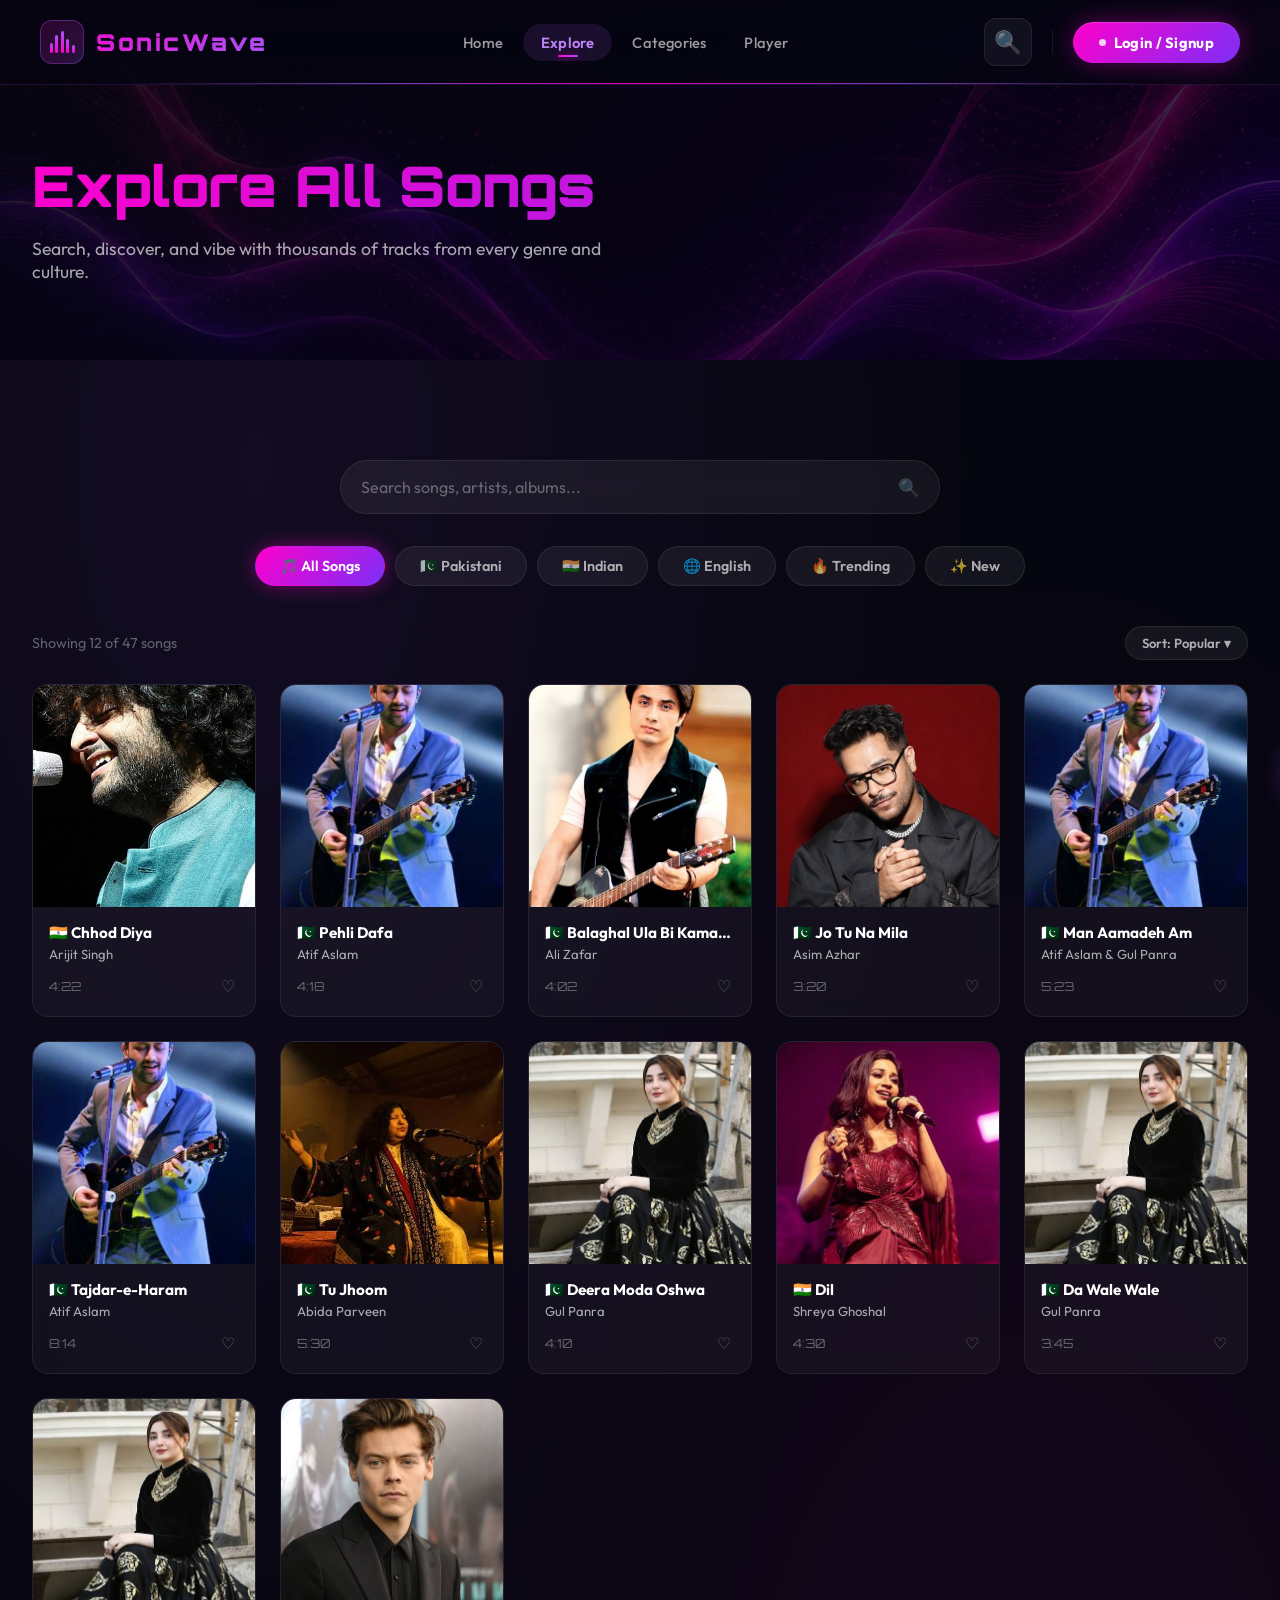
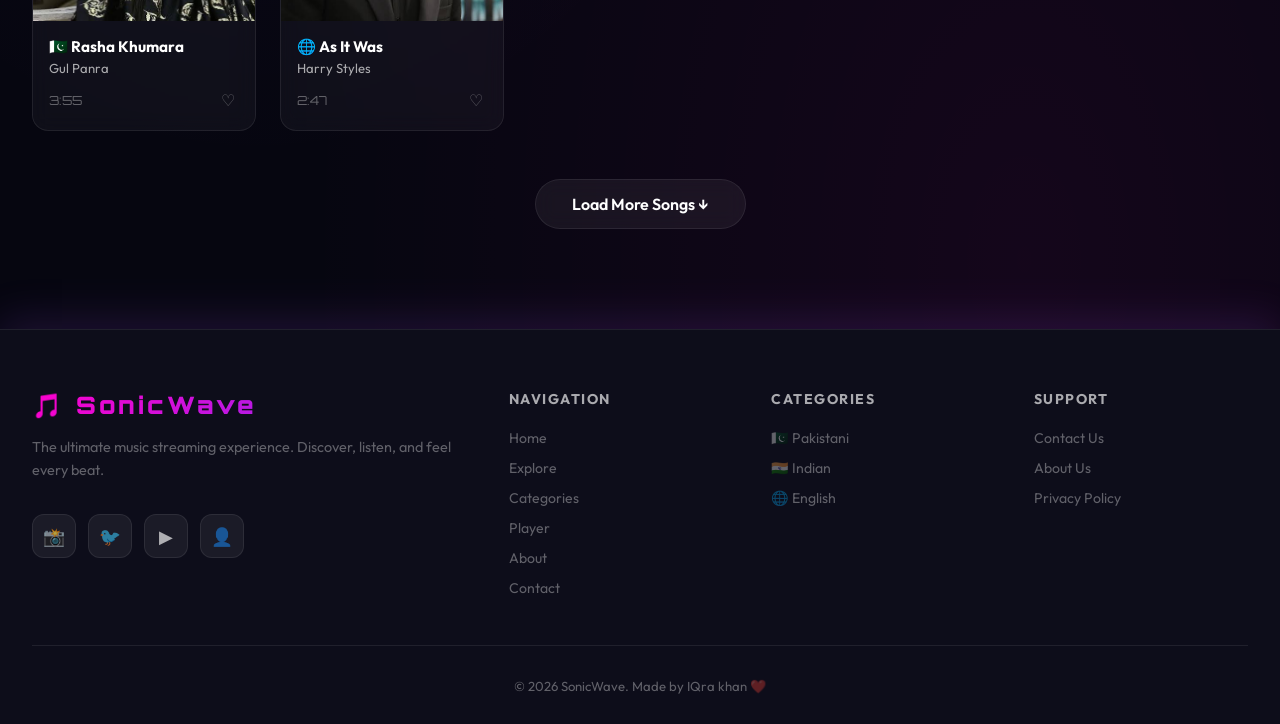
==== explore.html @ 138f88bc "Fresh clean deployment" ====
<!DOCTYPE html>
<html lang="en">
<head>
  <meta charset="UTF-8" />
  <meta name="viewport" content="width=device-width, initial-scale=1.0" />
  <meta name="description" content="Explore thousands of songs on SonicWave - Pakistani, Indian, and English music all in one place." />
  <title>Explore Songs | SonicWave</title>
  <link rel="stylesheet" href="css/style.css" />
  <link rel="icon" href="data:image/svg+xml,<svg xmlns=%22http://www.w3.org/2000/svg%22 viewBox=%220 0 100 100%22><text y=%22.9em%22 font-size=%2290%22>🎵</text></svg>" />
</head>
<body>

  <!-- ===== LOADING SCREEN ===== -->
  <div id="loading-screen">
    <div class="loader-logo">SONICWAVE</div>
    <div class="loader-bars">
      <div class="loader-bar"></div><div class="loader-bar"></div>
      <div class="loader-bar"></div><div class="loader-bar"></div>
      <div class="loader-bar"></div><div class="loader-bar"></div>
      <div class="loader-bar"></div>
    </div>
  </div>

  <!-- ==============================
       NAVBAR
  ================================= -->
  <nav class="navbar" id="mainNavbar">
    <div class="nav-inner">

      <!-- LOGO -->
      <a href="index.html" class="logo">
        <div class="logo-icon-wrap">
          <div class="logo-bars">
            <div class="logo-bar"></div>
            <div class="logo-bar"></div>
            <div class="logo-bar"></div>
            <div class="logo-bar"></div>
            <div class="logo-bar"></div>
          </div>
        </div>
        SonicWave
      </a>

      <!-- NAV LINKS -->
      <ul class="nav-links" id="mainNavLinks">
        <li><a href="index.html">Home</a></li>
        <li><a href="explore.html" class="active">Explore</a></li>
        <li><a href="categories.html">Categories</a></li>
        <li><a href="player.html">Player</a></li>
      </ul>

      <!-- RIGHT GROUP -->
      <div class="nav-right">
        <a href="explore.html" class="nav-search-btn" title="Search">🔍</a>
        <div class="nav-sep"></div>
        <a href="login.html" class="nav-cta">
          <span class="nav-cta-dot"></span>
          Login / Signup
        </a>
        <!-- Hamburger (mobile) -->
        <div class="hamburger" id="hamburgerBtn" onclick="toggleMobileNav()">
          <span></span><span></span><span></span>
        </div>
      </div>

    </div>
  </nav>

  <!-- ===== PAGE HERO ===== -->
  <section class="page-hero">
    <div class="page-hero-bg" style="background-image:url('images/banner.jpeg');"></div>
    <div class="page-hero-overlay"></div>
    <div class="page-hero-content">
      <h1>Explore All Songs</h1>
      <p>Search, discover, and vibe with thousands of tracks from every genre and culture.</p>
    </div>
  </section>

  <!-- ===== EXPLORE SECTION ===== -->
  <section class="section">
    <div class="section-inner">

      <!-- Search -->
      <div class="search-bar" style="margin-bottom:2rem;">
        <input type="text" id="searchInput" placeholder="Search songs, artists, albums..." />
        <span class="search-icon">🔍</span>
      </div>

      <!-- Filter Tabs -->
      <div class="filter-tabs" id="filterTabs">
        <button class="filter-tab active" data-filter="all">🎵 All Songs</button>
        <button class="filter-tab" data-filter="pakistani">🇵🇰 Pakistani</button>
        <button class="filter-tab" data-filter="indian">🇮🇳 Indian</button>
        <button class="filter-tab" data-filter="english">🌐 English</button>
        <button class="filter-tab" data-filter="trending">🔥 Trending</button>
        <button class="filter-tab" data-filter="new">✨ New</button>
      </div>

      <!-- Results Count -->
      <div style="display:flex;justify-content:space-between;align-items:center;margin-bottom:1.5rem;">
        <p style="color:var(--text-muted);font-size:0.9rem;" id="resultsCount">Showing all songs</p>
        <div style="display:flex;gap:10px;">
          <button class="filter-tab" id="sortBtn" style="padding:8px 16px;font-size:0.82rem;">Sort: Popular ▾</button>
        </div>
      </div>

      <!-- Songs Grid -->
      <div class="songs-grid" id="exploreSongs"></div>

      <!-- Load More -->
      <div style="text-align:center;margin-top:3rem;" id="loadMoreContainer">
        <button class="btn-secondary" id="loadMoreBtn">Load More Songs ↓</button>
      </div>
    </div>
  </section>

  <!-- ===== FOOTER ===== -->
  <footer>
    <div class="footer-inner">
      <div class="footer-grid">
        <div class="footer-brand">
          <div class="logo">🎵 SonicWave</div>
          <p>The ultimate music streaming experience. Discover, listen, and feel every beat.</p>
          <div class="social-links">
            <a href="#" class="social-link">📸</a>
            <a href="#" class="social-link">🐦</a>
            <a href="#" class="social-link">▶</a>
            <a href="#" class="social-link">👤</a>
          </div>
        </div>
        <div class="footer-col">
          <h4>Navigation</h4>
          <ul class="footer-links">
            <li><a href="index.html">Home</a></li>
            <li><a href="explore.html">Explore</a></li>
            <li><a href="categories.html">Categories</a></li>
            <li><a href="player.html">Player</a></li>
            <li><a href="about.html">About</a></li>
            <li><a href="contact.html">Contact</a></li>
          </ul>
        </div>
        <div class="footer-col">
          <h4>Categories</h4>
          <ul class="footer-links">
            <li><a href="categories.html#pakistani">🇵🇰 Pakistani</a></li>
            <li><a href="categories.html#indian">🇮🇳 Indian</a></li>
            <li><a href="categories.html#english">🌐 English</a></li>
          </ul>
        </div>
        <div class="footer-col">
          <h4>Support</h4>
          <ul class="footer-links">
            <li><a href="contact.html">Contact Us</a></li>
            <li><a href="contact.html">About Us</a></li>
            <li><a href="#">Privacy Policy</a></li>
          </ul>
        </div>
      </div>
      <div class="footer-bottom">
        <p>© 2026 SonicWave. Made by IQra khan ❤️</p>
      </div>
    </div>
  </footer>

  <!-- ===== PLAYER BAR ===== -->
  <div class="player-bar hidden" id="playerBar">
    <div class="player-track">
      <div class="player-thumb"><img src="images/singer/arijitsingh.jpg" alt="Track" id="barThumb" /></div>
      <div class="player-track-info">
        <h4 id="barTitle">Select a song</h4>
        <p id="barArtist">SonicWave</p>
      </div>
      <button class="player-heart" id="barHeart">♡</button>
    </div>
    <div class="player-controls">
      <button class="ctrl-btn" id="barShuffle">🔀</button>
      <button class="ctrl-btn" id="barPrev">⏮</button>
      <button class="play-pause-btn" id="barPlay">▶</button>
      <button class="ctrl-btn" id="barNext">⏭</button>
      <button class="ctrl-btn" id="barRepeat">🔁</button>
    </div>
    <div class="player-progress-area">
      <div class="progress-bar-container" id="barProgressContainer">
        <div class="progress-bar-fill" id="barProgress"></div>
      </div>
      <div class="progress-times">
        <span id="barCurrentTime">0:00</span>
        <span id="barDuration">0:00</span>
      </div>
    </div>
    <div class="player-volume">
      <button class="volume-btn" id="barVolume">🔊</button>
      <input type="range" class="volume-slider" id="volumeSlider" min="0" max="100" value="70" />
    </div>
  </div>

  <!-- ===== TOAST ===== -->
  <div class="toast" id="toast">
    <span class="toast-icon">🎵</span>
    <span id="toastMsg">Now Playing!</span>
  </div>

  <script src="js/script.js"></script>
</body>
</html>
---- css/style.css ----
/* ==========================================
   SONICWAVE - Premium Music Website CSS
   Dark Neon Cyberpunk Theme
   ========================================== */

@import url('https://fonts.googleapis.com/css2?family=Outfit:wght@300;400;500;600;700;800;900&family=Orbitron:wght@400;500;600;700;800;900&display=swap');

/* ========== CSS VARIABLES ========== */
:root {
  --bg-primary: #060610;
  --bg-secondary: #0d0d1a;
  --bg-card: rgba(255, 255, 255, 0.04);
  --bg-glass: rgba(255, 255, 255, 0.06);
  --neon-pink: #ff00cc;
  --neon-purple: #a855f7;
  --neon-blue: #3b82f6;
  --glow-pink: rgba(255, 0, 204, 0.4);
  --glow-purple: rgba(168, 85, 247, 0.4);
  --text-primary: #ffffff;
  --text-secondary: rgba(255, 255, 255, 0.65);
  --text-muted: rgba(255, 255, 255, 0.35);
  --border-glass: rgba(255, 255, 255, 0.08);
  --gradient-main: linear-gradient(135deg, #ff00cc, #7b2ff7);
  --gradient-bg: linear-gradient(135deg, #060610, #0d0028, #060610);
  --transition: all 0.3s cubic-bezier(0.4, 0, 0.2, 1);
  --nav-height: 72px;
}

/* ========== RESET & BASE ========== */
*, *::before, *::after {
  margin: 0;
  padding: 0;
  box-sizing: border-box;
}

html {
  scroll-behavior: smooth;
  font-size: 16px;
}

body {
  font-family: 'Outfit', sans-serif;
  background: var(--bg-primary);
  color: var(--text-primary);
  min-height: 100vh;
  overflow-x: hidden;
  background-image: 
    radial-gradient(ellipse at 20% 20%, rgba(168, 85, 247, 0.08) 0%, transparent 50%),
    radial-gradient(ellipse at 80% 80%, rgba(255, 0, 204, 0.06) 0%, transparent 50%);
}

a {
  text-decoration: none;
  color: inherit;
}

ul { list-style: none; }

img {
  max-width: 100%;
  display: block;
}

button {
  cursor: pointer;
  border: none;
  outline: none;
  font-family: 'Outfit', sans-serif;
}

/* ========== LOADING SCREEN ========== */
#loading-screen {
  position: fixed;
  inset: 0;
  background: var(--bg-primary);
  display: flex;
  flex-direction: column;
  align-items: center;
  justify-content: center;
  z-index: 9999;
  transition: opacity 0.6s ease, visibility 0.6s ease;
}

#loading-screen.hidden {
  opacity: 0;
  visibility: hidden;
}

.loader-logo {
  font-family: 'Orbitron', sans-serif;
  font-size: 2.5rem;
  font-weight: 900;
  background: var(--gradient-main);
  -webkit-background-clip: text;
  -webkit-text-fill-color: transparent;
  background-clip: text;
  letter-spacing: 4px;
  margin-bottom: 2rem;
  animation: pulse-glow 1.5s ease-in-out infinite;
}

.loader-bars {
  display: flex;
  gap: 6px;
  align-items: flex-end;
  height: 40px;
}

.loader-bar {
  width: 6px;
  border-radius: 3px;
  background: var(--gradient-main);
  animation: loader-bounce 1.2s ease-in-out infinite;
}

.loader-bar:nth-child(1) { animation-delay: 0s; height: 15px; }
.loader-bar:nth-child(2) { animation-delay: 0.15s; height: 25px; }
.loader-bar:nth-child(3) { animation-delay: 0.3s; height: 40px; }
.loader-bar:nth-child(4) { animation-delay: 0.45s; height: 30px; }
.loader-bar:nth-child(5) { animation-delay: 0.6s; height: 20px; }
.loader-bar:nth-child(6) { animation-delay: 0.75s; height: 35px; }
.loader-bar:nth-child(7) { animation-delay: 0.9s; height: 15px; }

@keyframes loader-bounce {
  0%, 100% { transform: scaleY(0.4); opacity: 0.5; }
  50% { transform: scaleY(1); opacity: 1; }
}

@keyframes pulse-glow {
  0%, 100% { filter: drop-shadow(0 0 10px rgba(255, 0, 204, 0.5)); }
  50% { filter: drop-shadow(0 0 25px rgba(168, 85, 247, 0.8)); }
}

/* ===== NAVBAR ===== */
.navbar {
  position: fixed;
  top: 0; left: 0; right: 0;
  height: 85px;
  background: rgba(6, 6, 16, 0.82);
  backdrop-filter: blur(28px) saturate(1.6);
  -webkit-backdrop-filter: blur(28px) saturate(1.6);
  border-bottom: 1px solid rgba(168, 85, 247, 0.15);
  z-index: 1000;
  display: flex;
  align-items: center;
  transition: all 0.4s ease;
}

/* Animated neon line at bottom of navbar */
.navbar::after {
  content: '';
  position: absolute;
  bottom: 0; left: 0; right: 0;
  height: 1px;
  background: linear-gradient(90deg,
    transparent 0%,
    rgba(255,0,204,0.0) 10%,
    rgba(168,85,247,0.7) 30%,
    rgba(255,0,204,0.9) 50%,
    rgba(168,85,247,0.7) 70%,
    rgba(255,0,204,0.0) 90%,
    transparent 100%);
  animation: navGlow 4s ease-in-out infinite;
}

@keyframes navGlow {
  0%, 100% { opacity: 0.4; transform: scaleX(0.7); }
  50%       { opacity: 1;   transform: scaleX(1);   }
}

.navbar.scrolled {
  background: rgba(6, 6, 16, 0.97);
  height: 72px;
  box-shadow: 0 4px 30px rgba(168,85,247,0.12);
}

.nav-inner {
  width: 100%;
  max-width: 1400px;
  margin: 0 auto;
  padding: 0 2.5rem;
  display: flex;
  align-items: center;
  justify-content: space-between;
  gap: 2rem;
}

/* ---- LOGO ---- */
.logo {
  font-family: 'Orbitron', sans-serif;
  font-size: 1.45rem;
  font-weight: 900;
  background: linear-gradient(135deg, #ff00cc, #a855f7);
  -webkit-background-clip: text;
  -webkit-text-fill-color: transparent;
  background-clip: text;
  display: flex;
  align-items: center;
  gap: 12px;
  letter-spacing: 3px;
  text-decoration: none;
  flex-shrink: 0;
}

.logo-icon-wrap {
  display: flex;
  align-items: center;
  justify-content: center;
  width: 44px;
  height: 44px;
  background: linear-gradient(135deg, rgba(255,0,204,0.15), rgba(168,85,247,0.2));
  border: 1px solid rgba(168,85,247,0.35);
  border-radius: 12px;
  animation: pulse 2.5s ease-in-out infinite;
  flex-shrink: 0;
}

.logo-bars {
  display: flex;
  align-items: flex-end;
  gap: 2.5px;
  height: 22px;
}

.logo-bar {
  width: 3px;
  border-radius: 2px;
  background: linear-gradient(to top, #ff00cc, #a855f7);
  animation: logoBarAnim var(--d, 0.8s) ease-in-out infinite alternate;
}

.logo-bar:nth-child(1) { height: 10px; --d: 0.7s; animation-delay: 0s; }
.logo-bar:nth-child(2) { height: 18px; --d: 0.9s; animation-delay: 0.1s; }
.logo-bar:nth-child(3) { height: 22px; --d: 0.6s; animation-delay: 0.2s; }
.logo-bar:nth-child(4) { height: 14px; --d: 1.0s; animation-delay: 0.15s; }
.logo-bar:nth-child(5) { height: 8px;  --d: 0.8s; animation-delay: 0.05s; }

@keyframes logoBarAnim {
  from { transform: scaleY(0.4); }
  to   { transform: scaleY(1); }
}

@keyframes pulse {
  0%, 100% { box-shadow: 0 0 12px rgba(255,0,204,0.3); }
  50%       { box-shadow: 0 0 28px rgba(168,85,247,0.5); }
}

/* ---- NAV LINKS ---- */
.nav-links {
  display: flex;
  align-items: center;
  gap: 2px;
  list-style: none;
}

.nav-links a {
  text-decoration: none;
  color: rgba(255,255,255,0.6);
  padding: 9px 18px;
  border-radius: 50px;
  font-size: 0.92rem;
  font-weight: 500;
  transition: all 0.3s ease;
  letter-spacing: 0.2px;
  position: relative;
}

.nav-links a::after {
  content: '';
  position: absolute;
  bottom: 4px;
  left: 50%;
  transform: translateX(-50%) scaleX(0);
  width: 20px;
  height: 2px;
  background: linear-gradient(90deg, #ff00cc, #a855f7);
  border-radius: 2px;
  transition: transform 0.3s ease;
  box-shadow: 0 0 8px rgba(255,0,204,0.6);
}

.nav-links a:hover {
  color: #fff;
  background: rgba(168,85,247,0.1);
}

.nav-links a:hover::after,
.nav-links a.active::after {
  transform: translateX(-50%) scaleX(1);
}

.nav-links a.active {
  color: #c084fc;
  background: rgba(168,85,247,0.12);
  font-weight: 600;
}

/* Nav separator */
.nav-sep {
  width: 1px;
  height: 24px;
  background: rgba(255,255,255,0.08);
  margin: 0 8px;
  flex-shrink: 0;
}

/* ---- NAV RIGHT GROUP ---- */
.nav-right {
  display: flex;
  align-items: center;
  gap: 12px;
  flex-shrink: 0;
}

.nav-search-btn {
  font-size: 1.8rem;
  width: 48px;
  height: 48px;
  background: rgba(255,255,255,0.05);
  border: 1px solid rgba(255,255,255,0.08);
  border-radius: 12px;
  display: flex;
  align-items: center;
  justify-content: center;
  font-size: 1.4rem;
  color: rgba(255,255,255,0.55);
  cursor: pointer;
  transition: all 0.3s;
  text-decoration: none;
}

.nav-search-btn:hover {
  background: rgba(168,85,247,0.12);
  border-color: rgba(168,85,247,0.3);
  color: #fff;
  box-shadow: 0 0 12px rgba(168,85,247,0.25);
}

.nav-cta {
  display: inline-flex !important;
  align-items: center !important;
  gap: 8px !important;
  background: linear-gradient(135deg, #ff00cc, #7b2ff7) !important;
  color: #fff !important;
  padding: 11px 26px !important;
  border-radius: 50px !important;
  font-weight: 700 !important;
  font-size: 0.92rem !important;
  letter-spacing: 0.3px !important;
  box-shadow: 0 0 25px rgba(255,0,204,0.35), inset 0 1px 0 rgba(255,255,255,0.15) !important;
  transition: all 0.3s ease !important;
  text-decoration: none;
}

.nav-cta:hover {
  transform: translateY(-2px) scale(1.03) !important;
  box-shadow: 0 0 45px rgba(255,0,204,0.55), 0 8px 25px rgba(123,47,247,0.35) !important;
}

.nav-cta-dot {
  width: 7px;
  height: 7px;
  background: rgba(255,255,255,0.8);
  border-radius: 50%;
  animation: blink 1.2s ease-in-out infinite;
}

.hamburger {
  display: none;
  flex-direction: column;
  gap: 5px;
  cursor: pointer;
  padding: 5px;
}

.hamburger span {
  display: block;
  width: 26px;
  height: 2px;
  background: var(--text-primary);
  border-radius: 2px;
  transition: var(--transition);
}

.hamburger.open span:nth-child(1) { transform: rotate(45deg) translate(5px, 5px); }
.hamburger.open span:nth-child(2) { opacity: 0; }
.hamburger.open span:nth-child(3) { transform: rotate(-45deg) translate(5px, -5px); }

/* ========== HERO SECTION ========== */
.hero {
  min-height: 100vh;
  position: relative;
  display: flex;
  align-items: center;
  overflow: hidden;
  padding-top: var(--nav-height);
}

.hero-bg {
  position: absolute;
  inset: 0;
  background-size: cover;
  background-position: center;
  background-repeat: no-repeat;
  filter: brightness(0.35);
  transform: scale(1.05);
  transition: transform 8s ease;
}

.hero-bg.active { transform: scale(1); }

.hero-overlay {
  position: absolute;
  inset: 0;
  background: linear-gradient(
    135deg,
    rgba(6, 6, 16, 0.7) 0%,
    rgba(13, 0, 40, 0.5) 50%,
    rgba(6, 6, 16, 0.8) 100%
  );
}

.hero-particles {
  position: absolute;
  inset: 0;
  overflow: hidden;
}

.particle {
  position: absolute;
  width: 3px;
  height: 3px;
  border-radius: 50%;
  background: var(--neon-purple);
  animation: float-particle linear infinite;
  opacity: 0;
}

@keyframes float-particle {
  0% { transform: translateY(100vh) translateX(0); opacity: 0; }
  10% { opacity: 0.8; }
  90% { opacity: 0.5; }
  100% { transform: translateY(-100px) translateX(50px); opacity: 0; }
}

.hero-content {
  position: relative;
  z-index: 2;
  max-width: 1300px;
  margin: 0 auto;
  padding: 0 2rem;
  width: 100%;
}

.hero-badge {
  display: inline-flex;
  align-items: center;
  gap: 8px;
  background: rgba(168, 85, 247, 0.15);
  border: 1px solid rgba(168, 85, 247, 0.3);
  color: var(--neon-purple);
  padding: 8px 20px;
  border-radius: 50px;
  font-size: 0.85rem;
  font-weight: 600;
  letter-spacing: 1px;
  text-transform: uppercase;
  margin-bottom: 1.5rem;
  animation: fadeInUp 0.8s ease forwards;
  box-shadow: 0 0 20px rgba(168, 85, 247, 0.2);
}

.hero-title {
  font-family: 'Orbitron', sans-serif;
  font-size: clamp(2.5rem, 6vw, 5rem);
  font-weight: 900;
  line-height: 1.1;
  margin-bottom: 1.5rem;
  animation: fadeInUp 0.8s 0.2s ease forwards;
  opacity: 0;
}

.hero-title .gradient-text {
  background: var(--gradient-main);
  -webkit-background-clip: text;
  -webkit-text-fill-color: transparent;
  background-clip: text;
  display: block;
  text-shadow: none;
}

.hero-title .glow-text {
  text-shadow: 0 0 40px rgba(168, 85, 247, 0.6);
}

.hero-desc {
  font-size: 1.15rem;
  color: var(--text-secondary);
  max-width: 550px;
  line-height: 1.7;
  margin-bottom: 2.5rem;
  animation: fadeInUp 0.8s 0.4s ease forwards;
  opacity: 0;
}

.hero-buttons {
  display: flex;
  gap: 1rem;
  flex-wrap: wrap;
  animation: fadeInUp 0.8s 0.6s ease forwards;
  opacity: 0;
}

.btn-primary {
  background: var(--gradient-main);
  color: white;
  padding: 14px 36px;
  border-radius: 50px;
  font-size: 1rem;
  font-weight: 700;
  letter-spacing: 0.5px;
  box-shadow: 0 0 25px var(--glow-pink);
  transition: var(--transition);
  display: inline-flex;
  align-items: center;
  gap: 10px;
}

.btn-primary:hover {
  transform: translateY(-3px);
  box-shadow: 0 0 45px var(--glow-pink), 0 10px 30px rgba(123, 47, 247, 0.4);
}

.btn-secondary {
  background: var(--bg-glass);
  color: white;
  padding: 14px 36px;
  border-radius: 50px;
  font-size: 1rem;
  font-weight: 600;
  border: 1px solid var(--border-glass);
  backdrop-filter: blur(10px);
  transition: var(--transition);
  display: inline-flex;
  align-items: center;
  gap: 10px;
}

.btn-secondary:hover {
  border-color: var(--neon-purple);
  box-shadow: 0 0 20px var(--glow-purple);
  transform: translateY(-3px);
}

.hero-stats {
  display: flex;
  gap: 3rem;
  margin-top: 3rem;
  animation: fadeInUp 0.8s 0.8s ease forwards;
  opacity: 0;
}

.stat-item {
  text-align: center;
}

.stat-number {
  font-family: 'Orbitron', sans-serif;
  font-size: 2rem;
  font-weight: 800;
  background: var(--gradient-main);
  -webkit-background-clip: text;
  -webkit-text-fill-color: transparent;
  background-clip: text;
}

.stat-label {
  font-size: 0.8rem;
  color: var(--text-muted);
  text-transform: uppercase;
  letter-spacing: 1px;
  margin-top: 4px;
}

/* Hero Scroll Indicator */
.hero-scroll {
  position: absolute;
  bottom: 2rem;
  left: 50%;
  transform: translateX(-50%);
  display: flex;
  flex-direction: column;
  align-items: center;
  gap: 8px;
  color: var(--text-muted);
  font-size: 0.75rem;
  letter-spacing: 2px;
  text-transform: uppercase;
  animation: fadeInUp 1s 1s ease forwards;
  opacity: 0;
}

.scroll-mouse {
  width: 24px;
  height: 38px;
  border: 2px solid rgba(168, 85, 247, 0.4);
  border-radius: 12px;
  position: relative;
  display: flex;
  justify-content: center;
  padding-top: 6px;
}

.scroll-mouse::before {
  content: '';
  width: 4px;
  height: 8px;
  background: var(--neon-purple);
  border-radius: 2px;
  animation: scroll-dot 2s ease infinite;
  box-shadow: 0 0 8px var(--neon-purple);
}

@keyframes scroll-dot {
  0% { transform: translateY(0); opacity: 1; }
  100% { transform: translateY(12px); opacity: 0; }
}

/* ========== SECTION STYLES ========== */
.section {
  padding: 100px 0;
}

.section-inner {
  max-width: 1300px;
  margin: 0 auto;
  padding: 0 2rem;
}

.section-header {
  text-align: center;
  margin-bottom: 3.5rem;
}

.section-label {
  display: inline-block;
  font-size: 0.8rem;
  font-weight: 700;
  text-transform: uppercase;
  letter-spacing: 3px;
  color: var(--neon-pink);
  margin-bottom: 1rem;
}

.section-title {
  font-family: 'Orbitron', sans-serif;
  font-size: clamp(1.8rem, 4vw, 2.8rem);
  font-weight: 800;
  margin-bottom: 1rem;
  line-height: 1.2;
}

.section-desc {
  color: var(--text-secondary);
  font-size: 1.05rem;
  max-width: 600px;
  margin: 0 auto;
  line-height: 1.7;
}

/* ========== SONG CARDS ========== */
.songs-grid {
  display: grid;
  grid-template-columns: repeat(auto-fill, minmax(220px, 1fr));
  gap: 1.5rem;
}

.song-card {
  background: var(--bg-card);
  border: 1px solid var(--border-glass);
  border-radius: 16px;
  overflow: hidden;
  cursor: pointer;
  transition: var(--transition);
  position: relative;
  backdrop-filter: blur(10px);
}

.song-card:hover {
  transform: translateY(-8px) scale(1.02);
  box-shadow: 0 0 30px rgba(168, 85, 247, 0.4), 0 20px 40px rgba(0,0,0,0.4);
  border-color: rgba(168, 85, 247, 0.4);
}

.song-card-img {
  position: relative;
  aspect-ratio: 1;
  overflow: hidden;
}

.song-card-img img {
  width: 100%;
  height: 100%;
  object-fit: cover;
  transition: transform 0.5s ease;
}

.song-card:hover .song-card-img img {
  transform: scale(1.1);
}

.song-card-overlay {
  position: absolute;
  inset: 0;
  background: linear-gradient(to top, rgba(6, 6, 16, 0.9) 0%, transparent 60%);
  display: flex;
  align-items: center;
  justify-content: center;
  opacity: 0;
  transition: var(--transition);
}

.song-card:hover .song-card-overlay {
  opacity: 1;
}

.play-btn {
  width: 54px;
  height: 54px;
  background: var(--gradient-main);
  border-radius: 50%;
  display: flex;
  align-items: center;
  justify-content: center;
  font-size: 1.2rem;
  box-shadow: 0 0 25px var(--glow-pink);
  transform: scale(0.8);
  transition: var(--transition);
  color: white;
}

.song-card:hover .play-btn {
  transform: scale(1);
}

.play-btn.playing {
  animation: pulse-ring 1.5s ease infinite;
}

@keyframes pulse-ring {
  0% { box-shadow: 0 0 0 0 rgba(255, 0, 204, 0.5); }
  70% { box-shadow: 0 0 0 15px rgba(255, 0, 204, 0); }
  100% { box-shadow: 0 0 0 0 rgba(255, 0, 204, 0); }
}

.song-card-info {
  padding: 16px;
}

.song-title {
  font-size: 0.95rem;
  font-weight: 700;
  color: var(--text-primary);
  margin-bottom: 4px;
  white-space: nowrap;
  overflow: hidden;
  text-overflow: ellipsis;
}

.song-artist {
  font-size: 0.82rem;
  color: var(--text-secondary);
  margin-bottom: 10px;
}

.song-meta {
  display: flex;
  justify-content: space-between;
  align-items: center;
}

.song-duration {
  font-size: 0.78rem;
  color: var(--text-muted);
  font-family: 'Orbitron', sans-serif;
}

.song-like {
  background: none;
  color: var(--text-muted);
  font-size: 1rem;
  transition: var(--transition);
  padding: 4px;
}

.song-like:hover,
.song-like.liked {
  color: var(--neon-pink);
  text-shadow: 0 0 10px var(--neon-pink);
}

/* ========== FEATURED / BANNER SECTION ========== */
.featured-section {
  background: var(--bg-secondary);
  position: relative;
  overflow: hidden;
}

.featured-section::before {
  content: '';
  position: absolute;
  inset: 0;
  background: 
    radial-gradient(ellipse at 0% 50%, rgba(168, 85, 247, 0.12) 0%, transparent 60%),
    radial-gradient(ellipse at 100% 50%, rgba(255, 0, 204, 0.08) 0%, transparent 60%);
}

.featured-grid {
  display: grid;
  grid-template-columns: 1fr 1fr;
  gap: 4rem;
  align-items: center;
  position: relative;
}

.featured-image {
  border-radius: 20px;
  overflow: hidden;
  position: relative;
  box-shadow: 0 0 50px rgba(168, 85, 247, 0.3);
}

.featured-image img {
  width: 100%;
  height: 400px;
  object-fit: cover;
}

.featured-image::after {
  content: '';
  position: absolute;
  inset: 0;
  border: 2px solid rgba(168, 85, 247, 0.3);
  border-radius: 20px;
  pointer-events: none;
}

.featured-content .badge {
  display: inline-block;
  background: rgba(255, 0, 204, 0.15);
  border: 1px solid rgba(255, 0, 204, 0.3);
  color: var(--neon-pink);
  padding: 6px 18px;
  border-radius: 50px;
  font-size: 0.78rem;
  font-weight: 700;
  letter-spacing: 2px;
  text-transform: uppercase;
  margin-bottom: 1.2rem;
}

.featured-content h2 {
  font-family: 'Orbitron', sans-serif;
  font-size: clamp(1.6rem, 3vw, 2.4rem);
  font-weight: 800;
  margin-bottom: 1rem;
  line-height: 1.2;
}

.featured-content p {
  color: var(--text-secondary);
  line-height: 1.7;
  margin-bottom: 2rem;
  font-size: 1.05rem;
}

.features-list {
  display: flex;
  flex-direction: column;
  gap: 12px;
  margin-bottom: 2rem;
}

.feature-item {
  display: flex;
  align-items: center;
  gap: 12px;
  font-size: 0.95rem;
  color: var(--text-secondary);
}

.feature-icon {
  width: 32px;
  height: 32px;
  background: rgba(168, 85, 247, 0.15);
  border-radius: 8px;
  display: flex;
  align-items: center;
  justify-content: center;
  font-size: 0.9rem;
  flex-shrink: 0;
}

/* ========== CATEGORIES SECTION ========== */
.categories-grid {
  display: grid;
  grid-template-columns: repeat(3, 1fr);
  gap: 1.5rem;
}

.category-card {
  border-radius: 20px;
  overflow: hidden;
  cursor: pointer;
  position: relative;
  transition: var(--transition);
  min-height: 200px;
  display: flex;
  flex-direction: column;
  justify-content: flex-end;
}

.category-card:hover {
  transform: translateY(-8px);
  box-shadow: 0 0 40px rgba(168, 85, 247, 0.5);
}

.category-bg {
  position: absolute;
  inset: 0;
  background-size: cover;
  background-position: center;
  filter: brightness(0.4);
  transition: transform 0.5s ease, filter 0.3s ease;
}

.category-card:hover .category-bg {
  transform: scale(1.08);
  filter: brightness(0.55);
}

.category-overlay {
  position: absolute;
  inset: 0;
  background: linear-gradient(to top, rgba(6,6,16,0.9) 0%, transparent 60%);
}

.category-info {
  position: relative;
  padding: 24px;
}

.category-flag {
  font-size: 2rem;
  margin-bottom: 8px;
  display: block;
}

.category-name {
  font-family: 'Orbitron', sans-serif;
  font-size: 1.4rem;
  font-weight: 800;
  color: white;
  margin-bottom: 4px;
}

.category-count {
  font-size: 0.85rem;
  color: rgba(255, 255, 255, 0.6);
}

.category-arrow {
  position: absolute;
  top: 20px;
  right: 20px;
  width: 40px;
  height: 40px;
  background: var(--gradient-main);
  border-radius: 50%;
  display: flex;
  align-items: center;
  justify-content: center;
  font-size: 1rem;
  opacity: 0;
  transform: translateY(10px);
  transition: var(--transition);
}

.category-card:hover .category-arrow {
  opacity: 1;
  transform: translateY(0);
}

/* ========== MUSIC PLAYER BAR ========== */
.player-bar {
  position: fixed;
  bottom: 0;
  left: 0;
  right: 0;
  height: 80px;
  background: rgba(6, 6, 16, 0.95);
  backdrop-filter: blur(30px);
  -webkit-backdrop-filter: blur(30px);
  border-top: 1px solid var(--border-glass);
  z-index: 900;
  display: flex;
  align-items: center;
  padding: 0 2rem;
  gap: 2rem;
  box-shadow: 0 -4px 30px rgba(168, 85, 247, 0.15);
}

.player-bar.hidden {
  transform: translateY(100%);
  opacity: 0;
  transition: var(--transition);
}

.player-bar.visible {
  transform: translateY(0);
  opacity: 1;
  transition: var(--transition);
}

.player-track {
  display: flex;
  align-items: center;
  gap: 14px;
  min-width: 220px;
  flex: 1;
}

.player-thumb {
  width: 52px;
  height: 52px;
  border-radius: 12px;
  overflow: hidden;
  box-shadow: 0 0 15px rgba(168, 85, 247, 0.4);
  flex-shrink: 0;
}

.player-thumb img {
  width: 100%;
  height: 100%;
  object-fit: cover;
}

.player-track-info h4 {
  font-size: 0.95rem;
  font-weight: 700;
  white-space: nowrap;
  overflow: hidden;
  text-overflow: ellipsis;
  max-width: 160px;
}

.player-track-info p {
  font-size: 0.8rem;
  color: var(--text-secondary);
}

.player-heart {
  background: none;
  color: var(--text-muted);
  font-size: 1.1rem;
  transition: var(--transition);
}

.player-heart:hover { color: var(--neon-pink); }

.player-controls {
  display: flex;
  align-items: center;
  gap: 1rem;
  flex: 2;
  justify-content: center;
}

.ctrl-btn {
  background: none;
  color: var(--text-secondary);
  font-size: 1.1rem;
  transition: var(--transition);
  padding: 6px;
  border-radius: 50%;
}

.ctrl-btn:hover { color: var(--text-primary); }

.play-pause-btn {
  width: 48px;
  height: 48px;
  background: var(--gradient-main);
  border-radius: 50%;
  display: flex;
  align-items: center;
  justify-content: center;
  font-size: 1rem;
  box-shadow: 0 0 20px var(--glow-pink);
  transition: var(--transition);
  color: white;
}

.play-pause-btn:hover {
  transform: scale(1.1);
  box-shadow: 0 0 35px var(--glow-pink);
}

.player-progress-area {
  flex: 3;
  display: flex;
  flex-direction: column;
  gap: 4px;
}

.progress-bar-container {
  position: relative;
  height: 4px;
  background: rgba(255,255,255,0.1);
  border-radius: 4px;
  cursor: pointer;
}

.progress-bar-fill {
  height: 100%;
  background: var(--gradient-main);
  border-radius: 4px;
  width: 0%;
  transition: width 0.1s linear;
  box-shadow: 0 0 8px var(--glow-pink);
  position: relative;
}

.progress-bar-fill::after {
  content: '';
  position: absolute;
  right: -5px;
  top: 50%;
  transform: translateY(-50%);
  width: 10px;
  height: 10px;
  background: white;
  border-radius: 50%;
  box-shadow: 0 0 8px var(--neon-pink);
}

.progress-times {
  display: flex;
  justify-content: space-between;
  font-size: 0.72rem;
  color: var(--text-muted);
  font-family: 'Orbitron', sans-serif;
}

.player-volume {
  display: flex;
  align-items: center;
  gap: 10px;
  min-width: 140px;
}

.volume-btn {
  background: none;
  color: var(--text-secondary);
  font-size: 1rem;
  transition: var(--transition);
}

.volume-btn:hover { color: var(--text-primary); }

.volume-slider {
  -webkit-appearance: none;
  appearance: none;
  width: 90px;
  height: 4px;
  background: rgba(255,255,255,0.1);
  border-radius: 4px;
  outline: none;
  cursor: pointer;
}

.volume-slider::-webkit-slider-thumb {
  -webkit-appearance: none;
  width: 12px;
  height: 12px;
  border-radius: 50%;
  background: var(--neon-purple);
  box-shadow: 0 0 8px var(--glow-purple);
  cursor: pointer;
}

/* ========== PAGE HERO (for inner pages) ========== */
.page-hero {
  min-height: 40vh;
  display: flex;
  align-items: center;
  padding-top: var(--nav-height);
  position: relative;
  overflow: hidden;
}

.page-hero-bg {
  position: absolute;
  inset: 0;
  background-size: cover;
  background-position: center;
  filter: brightness(0.55) saturate(1.2);
}

.page-hero-overlay {
  position: absolute;
  inset: 0;
  background: linear-gradient(135deg, rgba(6,6,16,0.8) 0%, rgba(13,0,40,0.6) 100%);
}

.page-hero-content {
  position: relative;
  z-index: 1;
  max-width: 1300px;
  margin: 0 auto;
  padding: 0 2rem;
  width: 100%;
}

.page-hero-content h1 {
  font-family: 'Orbitron', sans-serif;
  font-size: clamp(2rem, 5vw, 3.5rem);
  font-weight: 900;
  background: var(--gradient-main);
  -webkit-background-clip: text;
  -webkit-text-fill-color: transparent;
  background-clip: text;
  margin-bottom: 1rem;
}

.page-hero-content p {
  color: var(--text-secondary);
  font-size: 1.1rem;
  max-width: 600px;
}

/* ========== SEARCH BAR ========== */
.search-bar {
  position: relative;
  max-width: 600px;
  margin: 0 auto;
}

.search-bar input {
  width: 100%;
  padding: 16px 56px 16px 20px;
  background: var(--bg-glass);
  border: 1px solid var(--border-glass);
  border-radius: 50px;
  color: var(--text-primary);
  font-size: 1rem;
  font-family: 'Outfit', sans-serif;
  outline: none;
  backdrop-filter: blur(10px);
  transition: var(--transition);
}

.search-bar input::placeholder { color: var(--text-muted); }

.search-bar input:focus {
  border-color: var(--neon-purple);
  box-shadow: 0 0 20px var(--glow-purple);
}

.search-bar .search-icon {
  position: absolute;
  right: 20px;
  top: 50%;
  transform: translateY(-50%);
  color: var(--text-muted);
  font-size: 1.1rem;
}

/* ========== FILTER TABS ========== */
.filter-tabs {
  display: flex;
  gap: 10px;
  flex-wrap: wrap;
  justify-content: center;
  margin-bottom: 2.5rem;
}

.filter-tab {
  padding: 10px 24px;
  border-radius: 50px;
  background: var(--bg-glass);
  border: 1px solid var(--border-glass);
  color: var(--text-secondary);
  font-size: 0.9rem;
  font-weight: 600;
  cursor: pointer;
  transition: var(--transition);
  font-family: 'Outfit', sans-serif;
}

.filter-tab:hover {
  border-color: rgba(168, 85, 247, 0.4);
  color: var(--text-primary);
}

.filter-tab.active {
  background: var(--gradient-main);
  border-color: transparent;
  color: white;
  box-shadow: 0 0 20px var(--glow-pink);
}

/* ========== CATEGORIES PAGE ========== */
.category-section {
  margin-bottom: 4rem;
}

.category-section-header {
  display: flex;
  align-items: center;
  gap: 1rem;
  margin-bottom: 1.5rem;
  padding-bottom: 1rem;
  border-bottom: 1px solid var(--border-glass);
}

.category-section-header .cat-icon {
  font-size: 2rem;
}

.category-section-header h2 {
  font-family: 'Orbitron', sans-serif;
  font-size: 1.6rem;
  font-weight: 800;
}

.category-section-header h2 span {
  background: var(--gradient-main);
  -webkit-background-clip: text;
  -webkit-text-fill-color: transparent;
  background-clip: text;
}

.category-section-header .count-badge {
  margin-left: auto;
  background: rgba(168, 85, 247, 0.15);
  border: 1px solid rgba(168, 85, 247, 0.3);
  color: var(--neon-purple);
  padding: 4px 16px;
  border-radius: 50px;
  font-size: 0.82rem;
  font-weight: 600;
}

/* ========== MUSIC PLAYER PAGE ========== */
.player-page {
  min-height: 100vh;
  padding-top: var(--nav-height);
  display: flex;
  align-items: center;
  position: relative;
  overflow: hidden;
}

.player-page-bg {
  position: absolute;
  inset: 0;
  background-size: cover;
  background-position: center;
  filter: blur(60px) brightness(0.15);
  transform: scale(1.2);
  transition: all 1s ease;
}

.player-page-overlay {
  position: absolute;
  inset: 0;
  background: rgba(6, 6, 16, 0.75);
}

.player-page-content {
  position: relative;
  z-index: 1;
  max-width: 1300px;
  margin: 0 auto;
  padding: 60px 2rem;
  width: 100%;
  display: grid;
  grid-template-columns: 1fr 1.5fr;
  gap: 5rem;
  align-items: center;
}

.player-album-art {
  position: relative;
}

.album-art-wrapper {
  position: relative;
  border-radius: 24px;
  overflow: hidden;
  box-shadow: 0 0 60px rgba(168, 85, 247, 0.4), 0 40px 80px rgba(0,0,0,0.5);
}

.album-art-wrapper img {
  width: 100%;
  aspect-ratio: 1;
  object-fit: cover;
  display: block;
}

.album-art-wrapper::before {
  content: '';
  position: absolute;
  inset: 0;
  background: linear-gradient(135deg, rgba(168,85,247,0.1) 0%, transparent 100%);
  z-index: 1;
  pointer-events: none;
}

.vinyl-ring {
  position: absolute;
  bottom: -20px;
  right: -20px;
  width: 100px;
  height: 100px;
  border: 3px solid rgba(168, 85, 247, 0.4);
  border-radius: 50%;
  animation: spin 8s linear infinite;
  box-shadow: 0 0 20px rgba(168, 85, 247, 0.3);
}

.vinyl-ring::before {
  content: '';
  position: absolute;
  inset: 10px;
  border: 1px solid rgba(255, 0, 204, 0.3);
  border-radius: 50%;
}

.vinyl-ring::after {
  content: '';
  position: absolute;
  inset: 20px;
  border: 1px solid rgba(168, 85, 247, 0.2);
  border-radius: 50%;
}

@keyframes spin {
  from { transform: rotate(0deg); }
  to { transform: rotate(360deg); }
}

/* Full Player Controls */
.full-player {
  display: flex;
  flex-direction: column;
  gap: 2rem;
}

.full-player-track h1 {
  font-family: 'Orbitron', sans-serif;
  font-size: clamp(1.5rem, 3vw, 2.2rem);
  font-weight: 900;
  margin-bottom: 8px;
}

.full-player-track p {
  font-size: 1.05rem;
  color: var(--text-secondary);
}

.full-player-track .cat-badge {
  display: inline-flex;
  align-items: center;
  gap: 6px;
  background: rgba(168,85,247,0.15);
  border: 1px solid rgba(168,85,247,0.3);
  color: var(--neon-purple);
  padding: 4px 14px;
  border-radius: 50px;
  font-size: 0.8rem;
  font-weight: 600;
  margin-bottom: 1rem;
}

.full-player-progress {
  display: flex;
  flex-direction: column;
  gap: 8px;
}

.full-progress-bar {
  height: 6px;
  background: rgba(255,255,255,0.1);
  border-radius: 6px;
  cursor: pointer;
  position: relative;
}

.full-progress-fill {
  height: 100%;
  background: var(--gradient-main);
  border-radius: 6px;
  width: 0%;
  transition: width 0.1s linear;
  box-shadow: 0 0 10px var(--glow-pink);
  position: relative;
}

.full-progress-fill::after {
  content: '';
  position: absolute;
  right: -7px;
  top: 50%;
  transform: translateY(-50%);
  width: 14px;
  height: 14px;
  background: white;
  border-radius: 50%;
  box-shadow: 0 0 12px var(--neon-pink);
}

.full-progress-times {
  display: flex;
  justify-content: space-between;
  font-size: 0.82rem;
  color: var(--text-muted);
  font-family: 'Orbitron', sans-serif;
}

.full-controls {
  display: flex;
  align-items: center;
  justify-content: center;
  gap: 1.5rem;
}

.full-ctrl-btn {
  background: var(--bg-glass);
  border: 1px solid var(--border-glass);
  color: var(--text-secondary);
  width: 48px;
  height: 48px;
  border-radius: 50%;
  display: flex;
  align-items: center;
  justify-content: center;
  font-size: 1rem;
  transition: var(--transition);
}

.full-ctrl-btn:hover {
  color: var(--text-primary);
  border-color: rgba(168,85,247,0.4);
  box-shadow: 0 0 15px var(--glow-purple);
}

.full-ctrl-btn.active {
  color: var(--neon-purple);
  border-color: rgba(168,85,247,0.5);
}

.full-play-btn {
  width: 72px;
  height: 72px;
  background: var(--gradient-main);
  border-radius: 50%;
  display: flex;
  align-items: center;
  justify-content: center;
  font-size: 1.5rem;
  box-shadow: 0 0 30px var(--glow-pink);
  color: white;
  transition: var(--transition);
}

.full-play-btn:hover {
  transform: scale(1.1);
  box-shadow: 0 0 50px var(--glow-pink);
}

/* Waveform visualizer */
.waveform {
  display: flex;
  align-items: center;
  gap: 3px;
  height: 40px;
  justify-content: center;
}

.wave-bar {
  width: 4px;
  border-radius: 2px;
  background: var(--gradient-main);
  opacity: 0.4;
  transition: height 0.2s ease;
}

.waveform.playing .wave-bar {
  animation: wave-animate var(--dur, 1s) ease-in-out infinite alternate;
  opacity: 1;
}

@keyframes wave-animate {
  from { height: 4px; }
  to { height: var(--max-h, 30px); }
}

/* Queue List */
.queue-list {
  display: flex;
  flex-direction: column;
  gap: 8px;
  flex: 1;
  overflow-y: auto;
  padding-right: 8px;
}

.queue-list::-webkit-scrollbar { width: 4px; }
.queue-list::-webkit-scrollbar-track { background: transparent; }
.queue-list::-webkit-scrollbar-thumb { background: rgba(168,85,247,0.4); border-radius: 2px; }

.queue-item {
  display: flex;
  align-items: center;
  gap: 12px;
  padding: 10px 14px;
  border-radius: 12px;
  cursor: pointer;
  transition: var(--transition);
  border: 1px solid transparent;
}

.queue-item:hover {
  background: var(--bg-glass);
  border-color: var(--border-glass);
}

.queue-item.active {
  background: rgba(168,85,247,0.12);
  border-color: rgba(168,85,247,0.3);
}

.queue-item-thumb {
  width: 44px;
  height: 44px;
  border-radius: 10px;
  overflow: hidden;
  flex-shrink: 0;
}

.queue-item-thumb img {
  width: 100%;
  height: 100%;
  object-fit: cover;
}

.queue-item-info { flex: 1; overflow: hidden; }

.queue-item-info h4 {
  font-size: 0.88rem;
  font-weight: 600;
  white-space: nowrap;
  overflow: hidden;
  text-overflow: ellipsis;
}

.queue-item-info p {
  font-size: 0.78rem;
  color: var(--text-muted);
}

.queue-item-dur {
  font-size: 0.75rem;
  color: var(--text-muted);
  font-family: 'Orbitron', sans-serif;
}

.queue-item.active .queue-item-info h4 {
  color: var(--neon-purple);
}

/* ========== CONTACT PAGE ========== */
.contact-grid {
  display: grid;
  grid-template-columns: 1fr 1.4fr;
  gap: 4rem;
  align-items: start;
}

.contact-info h2 {
  font-family: 'Orbitron', sans-serif;
  font-size: 2rem;
  font-weight: 800;
  margin-bottom: 1rem;
}

.contact-info p {
  color: var(--text-secondary);
  line-height: 1.7;
  margin-bottom: 2rem;
}

.contact-details {
  display: flex;
  flex-direction: column;
  gap: 16px;
}

.contact-detail-item {
  display: flex;
  align-items: center;
  gap: 14px;
}

.contact-detail-icon {
  width: 44px;
  height: 44px;
  background: var(--bg-glass);
  border: 1px solid var(--border-glass);
  border-radius: 12px;
  display: flex;
  align-items: center;
  justify-content: center;
  font-size: 1.1rem;
  flex-shrink: 0;
}

.contact-detail-text h4 {
  font-size: 0.88rem;
  font-weight: 700;
  color: var(--text-primary);
}

.contact-detail-text p {
  font-size: 0.82rem;
  color: var(--text-secondary);
  margin: 0;
}

.social-links {
  display: flex;
  gap: 12px;
  margin-top: 2rem;
}

.social-link {
  width: 44px;
  height: 44px;
  background: var(--bg-glass);
  border: 1px solid var(--border-glass);
  border-radius: 12px;
  display: flex;
  align-items: center;
  justify-content: center;
  font-size: 1.1rem;
  color: var(--text-secondary);
  transition: var(--transition);
}

.social-link:hover {
  color: var(--text-primary);
  border-color: rgba(168,85,247,0.4);
  box-shadow: 0 0 15px var(--glow-purple);
  transform: translateY(-3px);
}

.contact-form {
  background: var(--bg-card);
  border: 1px solid var(--border-glass);
  border-radius: 24px;
  padding: 2.5rem;
  backdrop-filter: blur(10px);
}

.form-group {
  margin-bottom: 1.4rem;
}

.form-group label {
  display: block;
  font-size: 0.88rem;
  font-weight: 600;
  color: var(--text-secondary);
  margin-bottom: 8px;
  letter-spacing: 0.5px;
}

.form-group input,
.form-group textarea,
.form-group select {
  width: 100%;
  padding: 14px 18px;
  background: rgba(255,255,255,0.04);
  border: 1px solid var(--border-glass);
  border-radius: 12px;
  color: var(--text-primary);
  font-size: 0.95rem;
  font-family: 'Outfit', sans-serif;
  outline: none;
  transition: var(--transition);
  resize: none;
}

.form-group input:focus,
.form-group textarea:focus,
.form-group select:focus {
  border-color: var(--neon-purple);
  box-shadow: 0 0 15px var(--glow-purple);
  background: rgba(168,85,247,0.05);
}

.form-group input::placeholder,
.form-group textarea::placeholder { color: var(--text-muted); }

.form-group select option { background: #0d0d1a; color: white; }

.form-row {
  display: grid;
  grid-template-columns: 1fr 1fr;
  gap: 1rem;
}

.submit-btn {
  width: 100%;
  padding: 16px;
  background: var(--gradient-main);
  border-radius: 12px;
  font-size: 1rem;
  font-weight: 700;
  color: white;
  letter-spacing: 0.5px;
  box-shadow: 0 0 25px var(--glow-pink);
  transition: var(--transition);
  font-family: 'Outfit', sans-serif;
  display: flex;
  align-items: center;
  justify-content: center;
  gap: 10px;
}

.submit-btn:hover {
  transform: translateY(-3px);
  box-shadow: 0 0 45px var(--glow-pink);
}

.form-success {
  display: none;
  text-align: center;
  padding: 2rem;
}

.form-success .success-icon {
  font-size: 3rem;
  margin-bottom: 1rem;
}

.form-success h3 {
  font-family: 'Orbitron', sans-serif;
  font-size: 1.4rem;
  font-weight: 800;
  background: var(--gradient-main);
  -webkit-background-clip: text;
  -webkit-text-fill-color: transparent;
  background-clip: text;
  margin-bottom: 0.5rem;
}

.form-success p { color: var(--text-secondary); }

/* ========== ABOUT SECTION ========== */
.about-team {
  display: grid;
  grid-template-columns: repeat(auto-fill, minmax(180px, 1fr));
  gap: 1.5rem;
  margin-top: 3rem;
}

.team-card {
  background: var(--bg-card);
  border: 1px solid var(--border-glass);
  border-radius: 20px;
  padding: 1.5rem 1rem;
  text-align: center;
  transition: var(--transition);
}

.team-card:hover {
  transform: translateY(-8px);
  box-shadow: 0 0 25px var(--glow-purple);
  border-color: rgba(168,85,247,0.4);
}

.team-avatar {
  width: 80px;
  height: 80px;
  border-radius: 50%;
  overflow: hidden;
  margin: 0 auto 1rem;
  border: 2px solid rgba(168,85,247,0.4);
  box-shadow: 0 0 20px rgba(168,85,247,0.3);
}

.team-avatar img {
  width: 100%;
  height: 100%;
  object-fit: cover;
}

.team-name {
  font-size: 0.9rem;
  font-weight: 700;
  margin-bottom: 4px;
}

.team-role {
  font-size: 0.78rem;
  color: var(--neon-purple);
}

/* ========== FOOTER ========== */
footer {
  background: var(--bg-secondary);
  border-top: 1px solid var(--border-glass);
  padding: 60px 0 30px;
  margin-bottom: 0;
  box-shadow: 0 -10px 40px rgba(168, 85, 247, 0.15);
}

.footer-inner {
  max-width: 1300px;
  margin: 0 auto;
  padding: 0 2rem;
}

.footer-grid {
  display: grid;
  grid-template-columns: 2fr 1fr 1fr 1fr;
  gap: 3rem;
  margin-bottom: 3rem;
}

.footer-brand .logo {
  font-family: 'Orbitron', sans-serif;
  font-size: 1.5rem;
  font-weight: 900;
  background: var(--gradient-main);
  -webkit-background-clip: text;
  -webkit-text-fill-color: transparent;
  background-clip: text;
  margin-bottom: 1rem;
}

.footer-brand p {
  color: var(--text-muted);
  font-size: 0.9rem;
  line-height: 1.6;
  margin-bottom: 1.5rem;
}

.footer-col h4 {
  font-size: 0.88rem;
  font-weight: 700;
  text-transform: uppercase;
  letter-spacing: 1.5px;
  color: var(--text-secondary);
  margin-bottom: 1.2rem;
}

.footer-links {
  display: flex;
  flex-direction: column;
  gap: 10px;
}

.footer-links a {
  font-size: 0.88rem;
  color: var(--text-muted);
  transition: var(--transition);
}

.footer-links a:hover {
  color: var(--neon-purple);
  padding-left: 6px;
}

.footer-bottom {
  padding-top: 2rem;
  border-top: 1px solid var(--border-glass);
  display: flex;
  justify-content: center;
  align-items: center;
  flex-wrap: wrap;
  gap: 1rem;
  text-align: center;
}

.footer-bottom p {
  font-size: 0.82rem;
  color: var(--text-muted);
}

.footer-bottom .heart { color: var(--neon-pink); }

/* ========== ANIMATIONS ========== */
@keyframes fadeInUp {
  from { opacity: 0; transform: translateY(30px); }
  to { opacity: 1; transform: translateY(0); }
}

@keyframes fadeIn {
  from { opacity: 0; }
  to { opacity: 1; }
}

.animate-on-scroll {
  opacity: 0;
  transform: translateY(30px);
  transition: opacity 0.7s ease, transform 0.7s ease;
}

.animate-on-scroll.visible {
  opacity: 1;
  transform: translateY(0);
}

/* ========== GLASSMORPHISM CARD ========== */
.glass-card {
  background: var(--bg-glass);
  border: 1px solid var(--border-glass);
  border-radius: 20px;
  backdrop-filter: blur(16px);
  -webkit-backdrop-filter: blur(16px);
}

/* ========== NEON DIVIDER ========== */
.neon-divider {
  height: 1px;
  background: linear-gradient(90deg, transparent, var(--neon-purple), transparent);
  margin: 2rem 0;
  opacity: 0.4;
}

/* ========== TOAST NOTIFICATION ========== */
.toast {
  position: fixed;
  bottom: 100px;
  right: 2rem;
  background: var(--bg-secondary);
  border: 1px solid rgba(168,85,247,0.3);
  border-radius: 12px;
  padding: 14px 20px;
  display: flex;
  align-items: center;
  gap: 12px;
  color: var(--text-primary);
  font-size: 0.9rem;
  box-shadow: 0 0 20px rgba(168,85,247,0.2);
  z-index: 9998;
  transform: translateX(120%);
  transition: transform 0.4s cubic-bezier(0.4, 0, 0.2, 1);
}

.toast.show { transform: translateX(0); }
.toast-icon { font-size: 1.2rem; }

/* ========== RESPONSIVE ========== */
@media (max-width: 1024px) {
  .footer-grid { grid-template-columns: 1fr 1fr; }
  .featured-grid { grid-template-columns: 1fr; }
  .player-page-content { grid-template-columns: 1fr; }
  .contact-grid { grid-template-columns: 1fr; }
}

@media (max-width: 768px) {
  .nav-links { display: none; position: fixed; top: var(--nav-height); left: 0; right: 0; background: rgba(6,6,16,0.98); flex-direction: column; padding: 2rem; border-bottom: 1px solid var(--border-glass); z-index: 999; backdrop-filter: blur(20px); }
  .nav-links.open { display: flex; }
  .hamburger { display: flex; }
  .categories-grid { grid-template-columns: 1fr; }
  .hero-stats { gap: 1.5rem; }
  .songs-grid { grid-template-columns: repeat(2, 1fr); }
  .player-bar { gap: 1rem; padding: 0 1rem; }
  .player-volume { display: none; }
  .player-progress-area { flex: 2; }
  .footer-grid { grid-template-columns: 1fr; }
  .form-row { grid-template-columns: 1fr; }
  .contact-grid { grid-template-columns: 1fr; }
}

@media (max-width: 480px) {
  .songs-grid { grid-template-columns: 1fr; }
  .hero-title { font-size: 2rem; }
  .hero-buttons { flex-direction: column; }
  .hero-stats { flex-wrap: wrap; justify-content: center; }
}
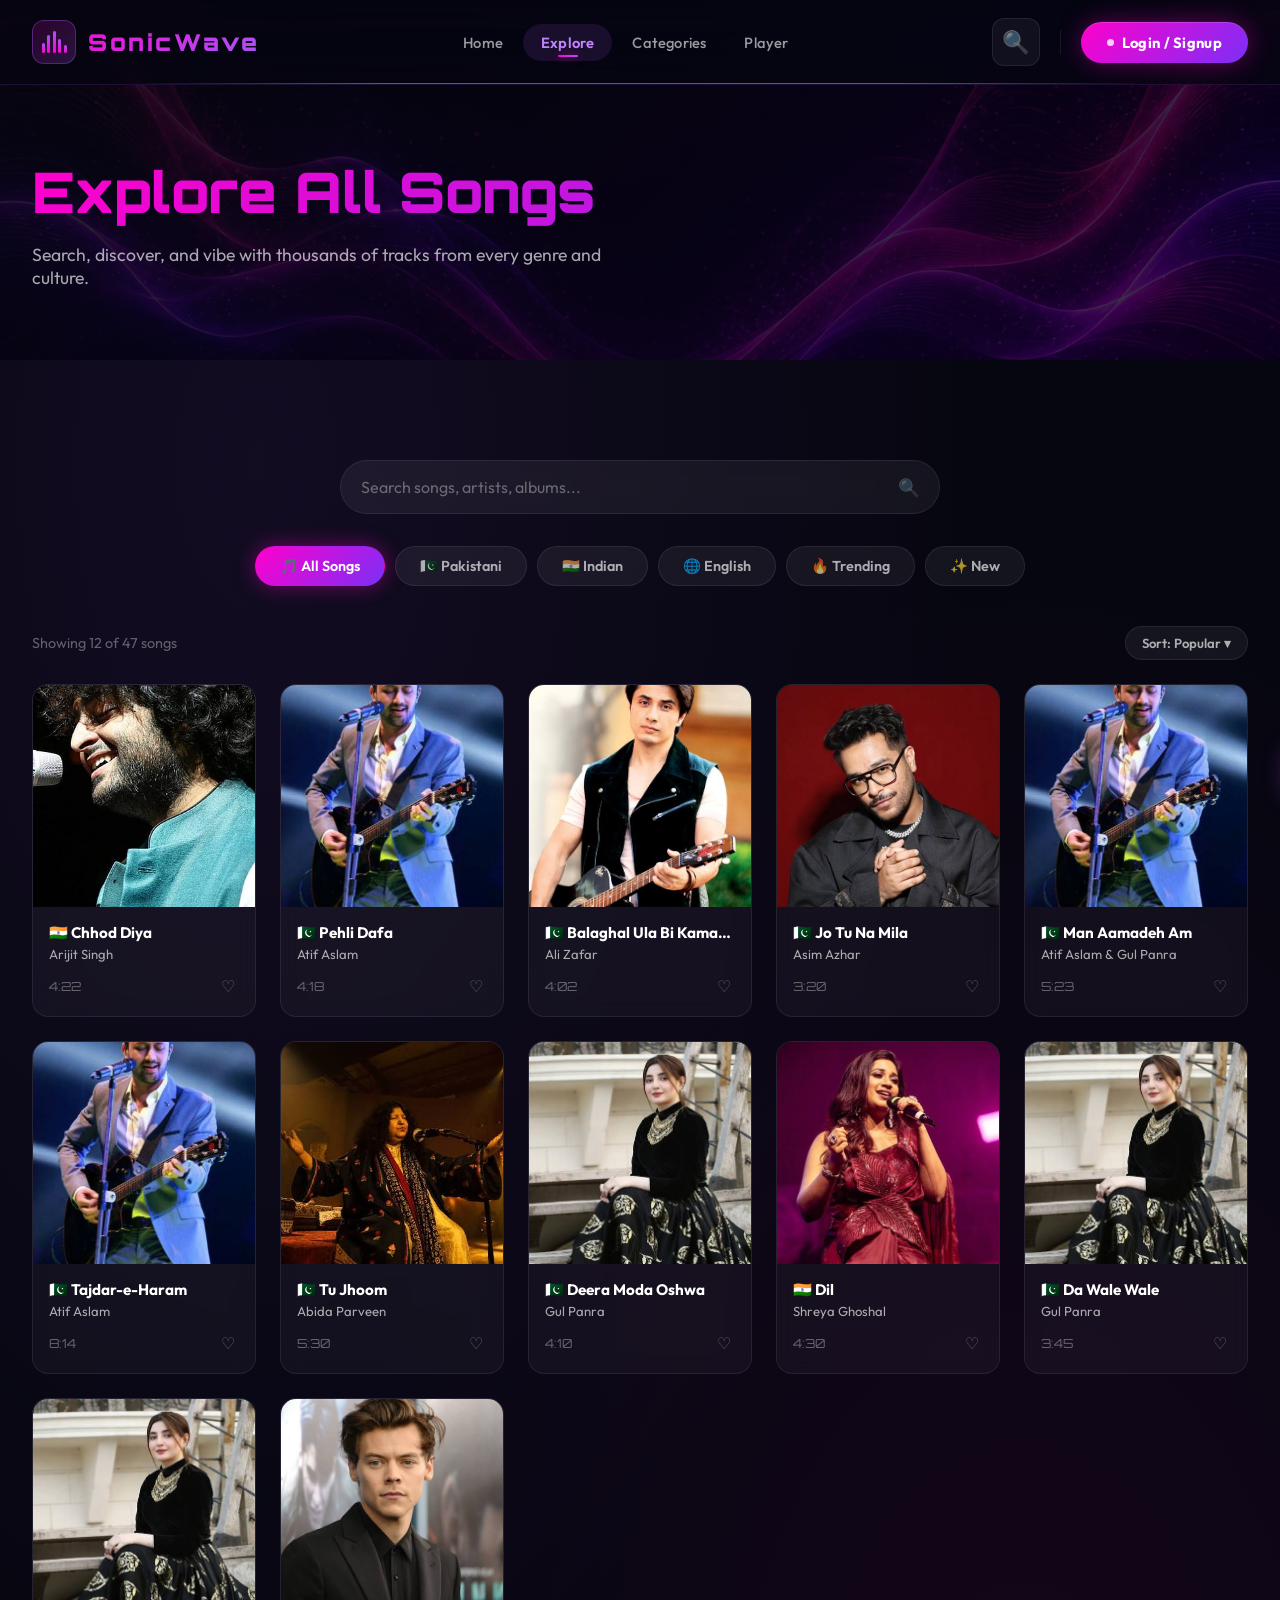
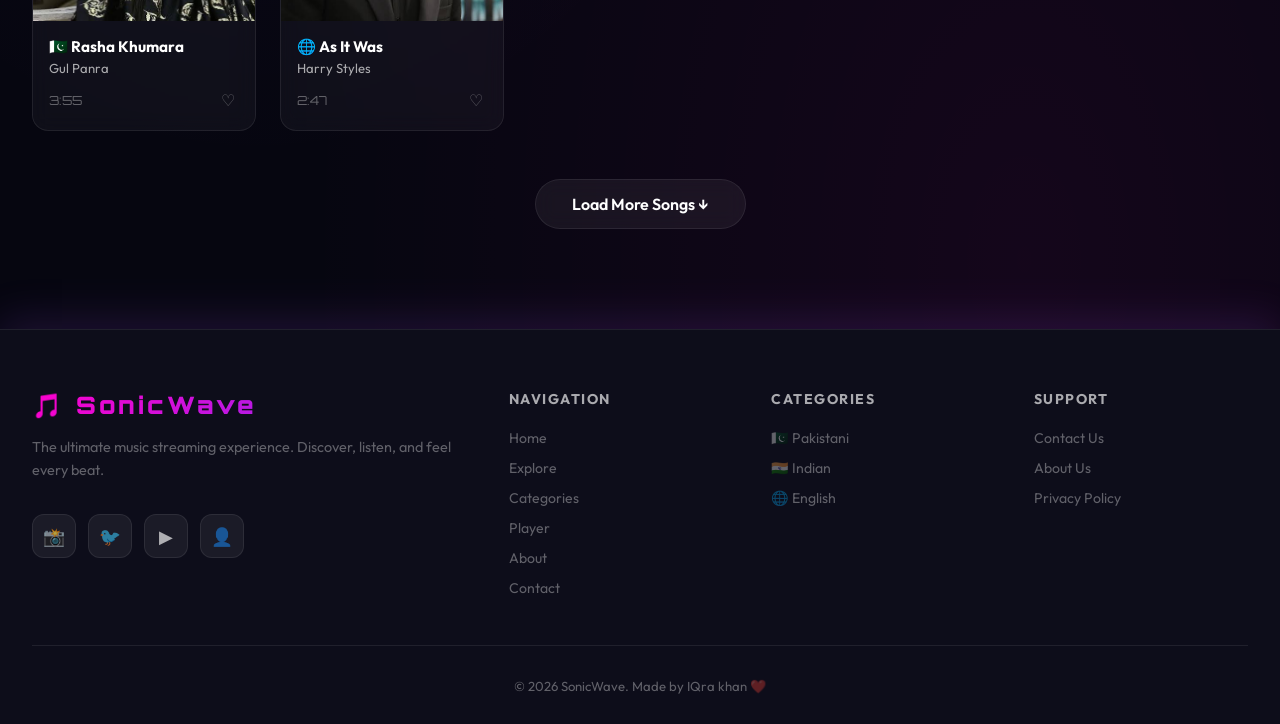
==== commit afd26ab8: "Make site fully responsive and keep audio playing across pages - Move shared fullscreen/waveform/ico" ====
--- a/explore.html
+++ b/explore.html
@@ -21,9 +21,7 @@
     </div>
   </div>
 
-  <!-- ==============================
-       NAVBAR
-  ================================= -->
+
   <nav class="navbar" id="mainNavbar">
     <div class="nav-inner">
 
--- a/css/style.css
+++ b/css/style.css
@@ -1,7 +1,4 @@
-/* ==========================================
-   SONICWAVE - Premium Music Website CSS
-   Dark Neon Cyberpunk Theme
-   ========================================== */
+
 
 @import url('https://fonts.googleapis.com/css2?family=Outfit:wght@300;400;500;600;700;800;900&family=Orbitron:wght@400;500;600;700;800;900&display=swap');
 
@@ -23,7 +20,11 @@
   --gradient-main: linear-gradient(135deg, #ff00cc, #7b2ff7);
   --gradient-bg: linear-gradient(135deg, #060610, #0d0028, #060610);
   --transition: all 0.3s cubic-bezier(0.4, 0, 0.2, 1);
-  --nav-height: 72px;
+  --nav-height: 85px;
+  --nav-height-scrolled: 72px;
+  --player-bar-h: 80px;
+  --gutter: 2rem;
+  --gutter-sm: 1.25rem;
 }
 
 /* ========== RESET & BASE ========== */
@@ -36,7 +37,14 @@
 html {
   scroll-behavior: smooth;
   font-size: 16px;
-}
+  -webkit-text-size-adjust: 100%;
+  scroll-padding-top: calc(var(--nav-height) + 12px);
+}
+
+@media (max-width: 640px) {
+  html { scroll-padding-top: calc(var(--nav-height) - 15px + 12px); }
+}
+
 
 body {
   font-family: 'Outfit', sans-serif;
@@ -113,13 +121,34 @@
   animation: loader-bounce 1.2s ease-in-out infinite;
 }
 
-.loader-bar:nth-child(1) { animation-delay: 0s; height: 15px; }
-.loader-bar:nth-child(2) { animation-delay: 0.15s; height: 25px; }
-.loader-bar:nth-child(3) { animation-delay: 0.3s; height: 40px; }
-.loader-bar:nth-child(4) { animation-delay: 0.45s; height: 30px; }
-.loader-bar:nth-child(5) { animation-delay: 0.6s; height: 20px; }
-.loader-bar:nth-child(6) { animation-delay: 0.75s; height: 35px; }
-.loader-bar:nth-child(7) { animation-delay: 0.9s; height: 15px; }
+.loader-bar:nth-child(1) { 
+  animation-delay: 0s;
+   height: 15px; 
+  }
+.loader-bar:nth-child(2) { 
+  animation-delay: 0.15s; 
+  height: 25px; 
+}
+.loader-bar:nth-child(3) {
+   animation-delay: 0.3s; 
+   height: 40px; 
+  }
+.loader-bar:nth-child(4) {
+   animation-delay: 0.45s; 
+   height: 30px;
+   }
+.loader-bar:nth-child(5) {
+   animation-delay: 0.6s;
+    height: 20px;
+   }
+.loader-bar:nth-child(6) {
+   animation-delay: 0.75s;
+    height: 35px;
+   }
+.loader-bar:nth-child(7) {
+   animation-delay: 0.9s;
+    height: 15px; 
+  }
 
 @keyframes loader-bounce {
   0%, 100% { transform: scaleY(0.4); opacity: 0.5; }
@@ -135,7 +164,7 @@
 .navbar {
   position: fixed;
   top: 0; left: 0; right: 0;
-  height: 85px;
+  height: var(--nav-height);
   background: rgba(6, 6, 16, 0.82);
   backdrop-filter: blur(28px) saturate(1.6);
   -webkit-backdrop-filter: blur(28px) saturate(1.6);
@@ -143,7 +172,7 @@
   z-index: 1000;
   display: flex;
   align-items: center;
-  transition: all 0.4s ease;
+  transition: height 0.4s ease, background 0.4s ease, box-shadow 0.4s ease;
 }
 
 /* Animated neon line at bottom of navbar */
@@ -170,7 +199,7 @@
 
 .navbar.scrolled {
   background: rgba(6, 6, 16, 0.97);
-  height: 72px;
+  height: var(--nav-height-scrolled);
   box-shadow: 0 4px 30px rgba(168,85,247,0.12);
 }
 
@@ -178,11 +207,11 @@
   width: 100%;
   max-width: 1400px;
   margin: 0 auto;
-  padding: 0 2.5rem;
+  padding: 0 var(--gutter);
   display: flex;
   align-items: center;
   justify-content: space-between;
-  gap: 2rem;
+  gap: 1.5rem;
 }
 
 /* ---- LOGO ---- */
@@ -368,14 +397,28 @@
 .hamburger {
   display: none;
   flex-direction: column;
+  align-items: center;
+  justify-content: center;
   gap: 5px;
   cursor: pointer;
-  padding: 5px;
+  padding: 10px;
+  min-width: 44px;
+  min-height: 44px;
+  border-radius: 12px;
+  background: rgba(255,255,255,0.05);
+  border: 1px solid var(--border-glass);
+  transition: var(--transition);
+  flex-shrink: 0;
+}
+
+.hamburger:hover {
+  background: rgba(168,85,247,0.12);
+  border-color: rgba(168,85,247,0.3);
 }
 
 .hamburger span {
   display: block;
-  width: 26px;
+  width: 22px;
   height: 2px;
   background: var(--text-primary);
   border-radius: 2px;
@@ -420,10 +463,12 @@
   );
 }
 
-.hero-particles {
+.hero-particles,
+.particles {
   position: absolute;
   inset: 0;
   overflow: hidden;
+  pointer-events: none;
 }
 
 .particle {
@@ -432,8 +477,15 @@
   height: 3px;
   border-radius: 50%;
   background: var(--neon-purple);
-  animation: float-particle linear infinite;
+  animation: floatUp linear infinite;
   opacity: 0;
+}
+
+@keyframes floatUp {
+  0% { transform: translateY(100vh) translateX(0); opacity: 0; }
+  10% { opacity: 0.8; }
+  90% { opacity: 0.5; }
+  100% { transform: translateY(-10vh) translateX(30px); opacity: 0; }
 }
 
 @keyframes float-particle {
@@ -448,7 +500,7 @@
   z-index: 2;
   max-width: 1300px;
   margin: 0 auto;
-  padding: 0 2rem;
+  padding: 0 var(--gutter);
   width: 100%;
 }
 
@@ -634,7 +686,7 @@
 .section-inner {
   max-width: 1300px;
   margin: 0 auto;
-  padding: 0 2rem;
+  padding: 0 var(--gutter);
 }
 
 .section-header {
@@ -997,7 +1049,7 @@
   bottom: 0;
   left: 0;
   right: 0;
-  height: 80px;
+  height: var(--player-bar-h);
   background: rgba(6, 6, 16, 0.95);
   backdrop-filter: blur(30px);
   -webkit-backdrop-filter: blur(30px);
@@ -1005,9 +1057,10 @@
   z-index: 900;
   display: flex;
   align-items: center;
-  padding: 0 2rem;
+  padding: 0 var(--gutter);
   gap: 2rem;
   box-shadow: 0 -4px 30px rgba(168, 85, 247, 0.15);
+  transition: transform 0.4s cubic-bezier(0.4, 0, 0.2, 1), opacity 0.4s ease;
 }
 
 .player-bar.hidden {
@@ -1218,7 +1271,7 @@
   z-index: 1;
   max-width: 1300px;
   margin: 0 auto;
-  padding: 0 2rem;
+  padding: 0 var(--gutter);
   width: 100%;
 }
 
@@ -1580,32 +1633,474 @@
   box-shadow: 0 0 50px var(--glow-pink);
 }
 
-/* Waveform visualizer */
+/* Waveform visualizer (mini player) */
 .waveform {
   display: flex;
   align-items: center;
+  gap: 2.5px;
+  height: 36px;
+  margin-bottom: 8px;
+  cursor: pointer;
+}
+
+.wave-bar {
+  width: 3px;
+  border-radius: 3px;
+  background: linear-gradient(to top, #ff00cc, #a855f7);
+  opacity: 0.35;
+  flex: 1 1 0;
+  min-width: 2px;
+  max-width: 4px;
+  transition: opacity 0.3s;
+}
+
+.waveform.playing .wave-bar {
+  opacity: 1;
+  animation: waveAnim var(--dur, 0.8s) ease-in-out infinite alternate;
+  box-shadow: 0 0 6px rgba(255,0,204,0.5);
+}
+
+@keyframes waveAnim {
+  from { height: 4px; }
+  to   { height: var(--h, 24px); }
+}
+
+/* Shared blinking dot (now playing indicators) */
+@keyframes blink {
+  0%, 100% { opacity: 1; }
+  50% { opacity: 0.2; }
+}
+
+/* ========== ICON BUTTONS (shared) ========== */
+.icon-btn {
+  background: none;
+  border: none;
+  cursor: pointer;
+  color: rgba(255, 255, 255, 0.5);
+  font-size: 1.1rem;
+  transition: all 0.3s;
+  padding: 4px;
+  border-radius: 6px;
+  line-height: 1;
+  flex-shrink: 0;
+}
+
+.icon-btn:hover { color: #fff; }
+
+.icon-btn.liked {
+  color: var(--neon-pink);
+  text-shadow: 0 0 10px var(--neon-pink);
+}
+
+.fullscreen-btn {
+  background: rgba(168, 85, 247, 0.15) !important;
+  border: 1px solid rgba(168, 85, 247, 0.3) !important;
+  color: #a855f7 !important;
+  width: 30px;
+  height: 30px;
+  border-radius: 8px !important;
+  display: flex;
+  align-items: center;
+  justify-content: center;
+  font-size: 0.85rem !important;
+  transition: all 0.3s !important;
+  flex-shrink: 0;
+}
+
+.fullscreen-btn:hover {
+  background: rgba(168, 85, 247, 0.3) !important;
+  box-shadow: 0 0 15px rgba(168, 85, 247, 0.4) !important;
+  color: #fff !important;
+}
+
+.verified {
+  color: var(--neon-purple);
+  font-size: 0.8rem;
+}
+
+/* ====================================================
+   FULLSCREEN PLAYER OVERLAY (shared: index + player page)
+===================================================== */
+.fullscreen-overlay {
+  position: fixed;
+  inset: 0;
+  z-index: 9999;
+  display: flex;
+  align-items: center;
+  justify-content: center;
+  padding: 2rem;
+  opacity: 0;
+  visibility: hidden;
+  transition: opacity 0.45s cubic-bezier(0.4, 0, 0.2, 1), visibility 0.45s;
+  overflow-y: auto;
+  overscroll-behavior: contain;
+}
+
+.fullscreen-overlay.active {
+  opacity: 1;
+  visibility: visible;
+}
+
+.fs-bg {
+  position: fixed;
+  inset: 0;
+  background-image: url('images/banner.jpeg');
+  background-size: cover;
+  background-position: center;
+  filter: blur(50px) brightness(0.25) saturate(1.8);
+  transform: scale(1.1);
+}
+
+.fs-overlay {
+  position: fixed;
+  inset: 0;
+  background: rgba(6, 6, 16, 0.6);
+}
+
+.fs-content {
+  position: relative;
+  z-index: 1;
+  width: 100%;
+  max-width: 900px;
+  display: grid;
+  grid-template-columns: 340px 1fr;
+  gap: 3rem;
+  align-items: center;
+  margin: auto;
+}
+
+.fs-album {
+  border-radius: 24px;
+  overflow: hidden;
+  box-shadow: 0 0 80px rgba(168, 85, 247, 0.5), 0 0 150px rgba(255, 0, 204, 0.2);
+  aspect-ratio: 1;
+  position: relative;
+}
+
+.fs-album img {
+  width: 100%;
+  height: 100%;
+  object-fit: cover;
+}
+
+.fs-album.spinning img {
+  animation: rotateSlow 18s linear infinite;
+}
+
+@keyframes rotateSlow {
+  from { transform: scale(1.05) rotate(0deg); }
+  to   { transform: scale(1.05) rotate(360deg); }
+}
+
+.fs-album::after {
+  content: '';
+  position: absolute;
+  inset: 0;
+  border: 2px solid rgba(168, 85, 247, 0.4);
+  border-radius: 24px;
+  pointer-events: none;
+}
+
+.fs-panel {
+  display: flex;
+  flex-direction: column;
+  gap: 1.8rem;
+  min-width: 0;
+}
+
+.fs-close-btn {
+  position: fixed;
+  top: 1.25rem;
+  right: 1.25rem;
+  width: 44px;
+  height: 44px;
+  background: rgba(255, 255, 255, 0.08);
+  border: 1px solid rgba(255, 255, 255, 0.12);
+  border-radius: 50%;
+  display: flex;
+  align-items: center;
+  justify-content: center;
+  font-size: 1.2rem;
+  color: #fff;
+  cursor: pointer;
+  transition: all 0.3s;
+  z-index: 2;
+}
+
+.fs-close-btn:hover {
+  background: rgba(168, 85, 247, 0.2);
+  border-color: rgba(168, 85, 247, 0.5);
+  box-shadow: 0 0 15px rgba(168, 85, 247, 0.3);
+}
+
+.fs-badge {
+  display: inline-flex;
+  align-items: center;
+  gap: 8px;
+  color: var(--neon-pink);
+  font-size: 0.78rem;
+  font-weight: 700;
+  letter-spacing: 2.5px;
+  text-transform: uppercase;
+}
+
+.fs-badge::before {
+  content: '';
+  width: 7px;
+  height: 7px;
+  background: var(--neon-pink);
+  border-radius: 50%;
+  box-shadow: 0 0 12px var(--neon-pink);
+  animation: blink 1s ease-in-out infinite;
+  flex-shrink: 0;
+}
+
+.fs-title {
+  font-family: 'Orbitron', sans-serif;
+  font-size: clamp(1.5rem, 4.2vw, 2.8rem);
+  font-weight: 900;
+  line-height: 1.1;
+  background: linear-gradient(135deg, #fff 40%, #a855f7);
+  -webkit-background-clip: text;
+  -webkit-text-fill-color: transparent;
+  background-clip: text;
+  overflow-wrap: anywhere;
+}
+
+.fs-artist {
+  font-size: 1.1rem;
+  color: rgba(255, 255, 255, 0.6);
+  display: flex;
+  align-items: center;
+  gap: 8px;
+  flex-wrap: wrap;
+}
+
+/* FS Waveform */
+.fs-waveform {
+  display: flex;
+  align-items: center;
   gap: 3px;
-  height: 40px;
+  height: 55px;
+}
+
+.fs-wave-bar {
+  width: 4px;
+  border-radius: 4px;
+  background: linear-gradient(to top, #ff00cc, #a855f7);
+  flex: 1 1 0;
+  min-width: 2px;
+  max-width: 5px;
+}
+
+.fs-waveform.playing .fs-wave-bar {
+  animation: waveAnim var(--dur, 0.8s) ease-in-out infinite alternate;
+  box-shadow: 0 0 8px rgba(255, 0, 204, 0.4);
+}
+
+/* FS Progress */
+.fs-progress-bar {
+  height: 5px;
+  background: rgba(255, 255, 255, 0.1);
+  border-radius: 5px;
+  cursor: pointer;
+  position: relative;
+  touch-action: none;
+}
+
+.fs-progress-fill {
+  height: 100%;
+  background: linear-gradient(90deg, #ff00cc, #7b2ff7);
+  border-radius: 5px;
+  width: 45%;
+  box-shadow: 0 0 10px rgba(255, 0, 204, 0.5);
+  position: relative;
+  transition: width 0.5s linear;
+}
+
+.fs-progress-fill::after {
+  content: '';
+  position: absolute;
+  right: -6px;
+  top: 50%;
+  transform: translateY(-50%);
+  width: 12px;
+  height: 12px;
+  background: white;
+  border-radius: 50%;
+  box-shadow: 0 0 12px var(--neon-pink);
+}
+
+.fs-times {
+  display: flex;
+  justify-content: space-between;
+  font-size: 0.8rem;
+  color: rgba(255, 255, 255, 0.4);
+  font-family: 'Orbitron', sans-serif;
+  margin-top: 6px;
+}
+
+/* FS Controls */
+.fs-controls {
+  display: flex;
+  align-items: center;
   justify-content: center;
-}
-
-.wave-bar {
-  width: 4px;
-  border-radius: 2px;
+  gap: 1.2rem;
+  flex-wrap: wrap;
+}
+
+.fs-ctrl {
+  width: 50px;
+  height: 50px;
+  background: rgba(255, 255, 255, 0.06);
+  border: 1px solid rgba(255, 255, 255, 0.1);
+  border-radius: 50%;
+  display: flex;
+  align-items: center;
+  justify-content: center;
+  font-size: 1.1rem;
+  color: rgba(255, 255, 255, 0.6);
+  cursor: pointer;
+  transition: all 0.3s;
+  flex-shrink: 0;
+}
+
+.fs-ctrl:hover {
+  color: #fff;
+  border-color: rgba(168, 85, 247, 0.5);
+  box-shadow: 0 0 20px rgba(168, 85, 247, 0.3);
+  transform: scale(1.1);
+}
+
+.fs-ctrl.active {
+  color: var(--neon-purple);
+  border-color: rgba(168, 85, 247, 0.5);
+}
+
+.fs-play-btn {
+  width: 72px;
+  height: 72px;
+  background: linear-gradient(135deg, #ff00cc, #7b2ff7);
+  border-radius: 50%;
+  display: flex;
+  align-items: center;
+  justify-content: center;
+  font-size: 1.6rem;
+  color: #fff;
+  cursor: pointer;
+  box-shadow: 0 0 35px rgba(255, 0, 204, 0.6);
+  transition: all 0.3s;
+  border: none;
+  flex-shrink: 0;
+}
+
+.fs-play-btn:hover {
+  transform: scale(1.12);
+  box-shadow: 0 0 60px rgba(255, 0, 204, 0.8);
+}
+
+/* FS Volume */
+.fs-volume {
+  display: flex;
+  align-items: center;
+  gap: 12px;
+}
+
+.fs-vol-icon {
+  font-size: 1rem;
+  color: rgba(255, 255, 255, 0.5);
+  cursor: pointer;
+  flex-shrink: 0;
+}
+
+.fs-vol-range {
+  flex: 1;
+  -webkit-appearance: none;
+  appearance: none;
+  height: 4px;
+  background: rgba(255, 255, 255, 0.1);
+  border-radius: 4px;
+  outline: none;
+  cursor: pointer;
+  min-width: 0;
+}
+
+.fs-vol-range::-webkit-slider-thumb {
+  -webkit-appearance: none;
+  width: 12px;
+  height: 12px;
+  background: var(--neon-purple);
+  border-radius: 50%;
+  box-shadow: 0 0 8px var(--glow-purple);
+}
+
+/* ========== RESUME-PLAYBACK PILL (audio across pages) ========== */
+.resume-pill {
+  position: fixed;
+  left: 50%;
+  bottom: calc(var(--player-bar-h) + 16px);
+  transform: translate(-50%, 20px);
+  display: flex;
+  align-items: center;
+  gap: 12px;
+  padding: 10px 20px 10px 12px;
+  background: rgba(13, 13, 26, 0.92);
+  backdrop-filter: blur(20px);
+  -webkit-backdrop-filter: blur(20px);
+  border: 1px solid rgba(168, 85, 247, 0.4);
+  border-radius: 50px;
+  box-shadow: 0 0 30px rgba(168, 85, 247, 0.3), 0 12px 30px rgba(0, 0, 0, 0.5);
+  color: #fff;
+  font-family: 'Outfit', sans-serif;
+  font-size: 0.88rem;
+  opacity: 0;
+  visibility: hidden;
+  transition: all 0.4s cubic-bezier(0.4, 0, 0.2, 1);
+  z-index: 950;
+  max-width: calc(100vw - 2rem);
+  white-space: nowrap;
+}
+
+.resume-pill.show {
+  opacity: 1;
+  visibility: visible;
+  transform: translate(-50%, 0);
+}
+
+.resume-pill-play {
+  width: 38px;
+  height: 38px;
+  border-radius: 50%;
   background: var(--gradient-main);
-  opacity: 0.4;
-  transition: height 0.2s ease;
-}
-
-.waveform.playing .wave-bar {
-  animation: wave-animate var(--dur, 1s) ease-in-out infinite alternate;
-  opacity: 1;
-}
-
-@keyframes wave-animate {
-  from { height: 4px; }
-  to { height: var(--max-h, 30px); }
-}
+  display: flex;
+  align-items: center;
+  justify-content: center;
+  font-size: 0.95rem;
+  flex-shrink: 0;
+  box-shadow: 0 0 15px var(--glow-pink);
+}
+
+.resume-pill-text { overflow: hidden; text-overflow: ellipsis; }
+.resume-pill-text strong { display: block; font-size: 0.9rem; }
+.resume-pill-text span { font-size: 0.75rem; color: var(--text-secondary); }
+
+.resume-pill-close {
+  background: none;
+  border: none;
+  color: var(--text-muted);
+  font-size: 1rem;
+  cursor: pointer;
+  padding: 4px;
+  flex-shrink: 0;
+}
+
+.resume-pill-close:hover { color: #fff; }
+
+/* Body offset so fixed player bar never hides content */
+body.has-player-bar {
+  padding-bottom: var(--player-bar-h);
+}
+
 
 /* Queue List */
 .queue-list {
@@ -1931,7 +2426,7 @@
 .footer-inner {
   max-width: 1300px;
   margin: 0 auto;
-  padding: 0 2rem;
+  padding: 0 var(--gutter);
 }
 
 .footer-grid {
@@ -2046,7 +2541,7 @@
 .toast {
   position: fixed;
   bottom: 100px;
-  right: 2rem;
+  right: var(--gutter);
   background: var(--bg-secondary);
   border: 1px solid rgba(168,85,247,0.3);
   border-radius: 12px;
@@ -2065,32 +2560,614 @@
 .toast.show { transform: translateX(0); }
 .toast-icon { font-size: 1.2rem; }
 
-/* ========== RESPONSIVE ========== */
+/* ============================================================
+   LANDING PAGE BLOCKS (index.html)
+   ============================================================ */
+.section-pad {
+  background: var(--bg-primary);
+  padding: 80px 0;
+}
+
+.block-head { text-align: center; margin-bottom: 3rem; }
+.block-head--tight { margin-bottom: 2.5rem; }
+
+.block-eyebrow {
+  font-size: 0.78rem;
+  font-weight: 700;
+  letter-spacing: 3px;
+  color: var(--neon-pink);
+  text-transform: uppercase;
+  margin-bottom: 1rem;
+}
+
+.block-title {
+  font-family: 'Orbitron', sans-serif;
+  font-size: clamp(1.6rem, 4.5vw, 2.2rem);
+  font-weight: 800;
+  margin-bottom: 0.8rem;
+  line-height: 1.2;
+}
+
+.block-sub { color: var(--text-secondary); font-size: 0.95rem; }
+
+.grad-text {
+  background: var(--gradient-main);
+  -webkit-background-clip: text;
+  background-clip: text;
+  -webkit-text-fill-color: transparent;
+}
+
+.section-header--split {
+  display: flex;
+  align-items: center;
+  justify-content: space-between;
+  gap: 1rem;
+  text-align: left;
+}
+
+.section-header--split .section-title { margin-bottom: 0; }
+
+.view-all {
+  color: var(--neon-purple);
+  font-size: 0.85rem;
+  font-weight: 600;
+  text-decoration: none;
+  white-space: nowrap;
+  transition: color 0.3s;
+}
+
+.view-all:hover { color: var(--neon-pink); }
+
+.block-cta { text-align: center; margin-top: 2.5rem; }
+
+/* ---- Trending song cards ---- */
+.trending-grid {
+  display: grid;
+  grid-template-columns: repeat(auto-fill, minmax(190px, 1fr));
+  gap: 1.4rem;
+}
+
+.trend-card {
+  background: rgba(255, 255, 255, 0.04);
+  border: 1px solid rgba(255, 255, 255, 0.07);
+  border-radius: 16px;
+  overflow: hidden;
+  cursor: pointer;
+  transition: transform 0.3s, box-shadow 0.3s, border-color 0.3s;
+  position: relative;
+}
+
+.trend-card:hover {
+  transform: translateY(-7px);
+  box-shadow: 0 0 28px rgba(168, 85, 247, 0.4);
+  border-color: rgba(168, 85, 247, 0.4);
+}
+
+.trend-media { position: relative; aspect-ratio: 1; overflow: hidden; }
+.trend-media img { width: 100%; height: 100%; object-fit: cover; transition: transform 0.4s; }
+.trend-card:hover .trend-media img { transform: scale(1.08); }
+
+.trend-overlay {
+  position: absolute;
+  inset: 0;
+  background: linear-gradient(to top, rgba(6, 6, 16, 0.85) 0%, transparent 60%);
+  display: flex;
+  align-items: center;
+  justify-content: center;
+  opacity: 0;
+  transition: opacity 0.3s;
+}
+
+.trend-card:hover .trend-overlay { opacity: 1; }
+
+.trend-play {
+  width: 50px;
+  height: 50px;
+  background: var(--gradient-main);
+  border-radius: 50%;
+  display: flex;
+  align-items: center;
+  justify-content: center;
+  font-size: 1.1rem;
+  box-shadow: 0 0 25px var(--glow-pink);
+}
+
+.trend-info { padding: 14px; }
+.trend-title { font-size: 0.9rem; font-weight: 700; white-space: nowrap; overflow: hidden; text-overflow: ellipsis; margin-bottom: 3px; }
+.trend-artist { font-size: 0.78rem; color: var(--text-secondary); margin-bottom: 10px; }
+.trend-meta { display: flex; justify-content: space-between; align-items: center; }
+.trend-dur { font-size: 0.72rem; color: var(--text-muted); font-family: 'Orbitron', sans-serif; }
+.trend-like { color: var(--text-muted); font-size: 0.9rem; cursor: pointer; transition: color 0.3s; }
+.trend-like:hover { color: var(--neon-pink); }
+
+/* ---- Category cards ---- */
+.cat-grid {
+  display: grid;
+  grid-template-columns: repeat(auto-fit, minmax(210px, 1fr));
+  gap: 1.5rem;
+}
+
+.cat-card {
+  display: block;
+  border-radius: 20px;
+  overflow: hidden;
+  cursor: pointer;
+  position: relative;
+  min-height: 200px;
+  transition: transform 0.3s, box-shadow 0.3s;
+  text-decoration: none;
+}
+
+.cat-card:hover {
+  transform: translateY(-8px);
+  box-shadow: 0 0 40px rgba(168, 85, 247, 0.5);
+}
+
+.cat-bg {
+  position: absolute;
+  inset: 0;
+  background-size: cover;
+  background-position: center;
+  filter: brightness(0.4);
+  transition: transform 0.5s, filter 0.3s;
+}
+
+.cat-card:hover .cat-bg { transform: scale(1.08); filter: brightness(0.55); }
+
+.cat-shade {
+  position: absolute;
+  inset: 0;
+  background: linear-gradient(to top, rgba(6, 6, 16, 0.92) 0%, transparent 60%);
+}
+
+.cat-body {
+  position: relative;
+  padding: 22px;
+  display: flex;
+  flex-direction: column;
+  justify-content: flex-end;
+  min-height: 200px;
+  height: 100%;
+}
+
+.cat-flag { font-size: 2.2rem; margin-bottom: 6px; }
+.cat-name { font-family: 'Orbitron', sans-serif; font-size: 1.3rem; font-weight: 800; color: #fff; margin-bottom: 3px; }
+.cat-count { font-size: 0.82rem; color: rgba(255, 255, 255, 0.5); }
+
+/* ---- Premium banner ---- */
+.premium-wrap {
+  max-width: 1300px;
+  margin: 0 auto;
+  background: rgba(255, 255, 255, 0.03);
+  border: 1px solid rgba(255, 255, 255, 0.05);
+  border-radius: 24px;
+  overflow: hidden;
+  display: flex;
+  align-items: stretch;
+  flex-wrap: wrap;
+  min-height: 350px;
+}
+
+.premium-text {
+  flex: 1 1 40%;
+  padding: 4rem;
+  display: flex;
+  flex-direction: column;
+  justify-content: center;
+  position: relative;
+  z-index: 2;
+}
+
+.premium-title {
+  font-family: 'Orbitron', sans-serif;
+  font-size: clamp(1.9rem, 4.5vw, 3rem);
+  font-weight: 900;
+  margin-bottom: 1rem;
+  line-height: 1.1;
+}
+
+.premium-sub {
+  font-size: 1.05rem;
+  color: rgba(255, 255, 255, 0.7);
+  margin-bottom: 2.5rem;
+  line-height: 1.6;
+}
+
+.premium-media { flex: 1 1 60%; position: relative; min-height: 350px; }
+.premium-media img { position: absolute; inset: 0; width: 100%; height: 100%; object-fit: cover; object-position: center; }
+.premium-media::after {
+  content: '';
+  position: absolute;
+  inset: 0;
+  background: linear-gradient(to right, var(--bg-primary) 0%, transparent 25%);
+}
+
+/* ---- App store banner ---- */
+.store-banner {
+  max-width: 1300px;
+  margin: 0 auto;
+  background: rgba(255, 255, 255, 0.03);
+  border: 1px solid rgba(255, 255, 255, 0.05);
+  border-radius: 16px;
+  padding: 24px 32px;
+  display: flex;
+  align-items: center;
+  justify-content: space-between;
+  flex-wrap: wrap;
+  gap: 1.5rem;
+}
+
+.store-brand { display: flex; align-items: center; gap: 16px; text-align: left; }
+
+.store-icon {
+  width: 52px;
+  height: 52px;
+  background: linear-gradient(135deg, rgba(255, 0, 204, 0.15), rgba(168, 85, 247, 0.2));
+  border: 1px solid rgba(168, 85, 247, 0.35);
+  border-radius: 12px;
+  display: flex;
+  align-items: center;
+  justify-content: center;
+  flex-shrink: 0;
+}
+
+.store-logo-bars { display: flex; align-items: flex-end; gap: 2.5px; height: 22px; }
+.store-logo-bars span { width: 3px; border-radius: 2px; background: linear-gradient(to top, #ff00cc, #a855f7); }
+.store-logo-bars span:nth-child(1) { height: 10px; }
+.store-logo-bars span:nth-child(2) { height: 18px; }
+.store-logo-bars span:nth-child(3) { height: 22px; }
+.store-logo-bars span:nth-child(4) { height: 14px; }
+.store-logo-bars span:nth-child(5) { height: 8px; }
+
+.store-name { font-size: 1.15rem; font-weight: 700; margin-bottom: 2px; }
+.store-tag { font-size: 0.85rem; color: var(--text-secondary); }
+
+.store-rating { display: flex; flex-direction: column; align-items: center; }
+.store-score { display: flex; align-items: center; gap: 12px; }
+.store-score b { font-size: 1.4rem; font-weight: 700; font-family: 'Orbitron', sans-serif; }
+.stars { color: #fbbf24; font-size: 1.2rem; letter-spacing: 2px; }
+.store-reviews { font-size: 0.8rem; color: var(--text-secondary); margin-top: 2px; }
+
+.store-badges { display: flex; align-items: center; gap: 12px; flex-wrap: wrap; }
+
+.store-badge {
+  display: flex;
+  align-items: center;
+  gap: 8px;
+  background: #000;
+  border: 1px solid rgba(255, 255, 255, 0.2);
+  padding: 8px 16px;
+  border-radius: 8px;
+  color: #fff;
+  text-decoration: none;
+  transition: border-color 0.3s, transform 0.3s;
+}
+
+.store-badge:hover { border-color: rgba(168, 85, 247, 0.6); transform: translateY(-2px); }
+.store-badge small { display: block; font-size: 0.6rem; opacity: 0.8; line-height: 1; }
+.store-badge b { font-size: 1.05rem; font-weight: 600; line-height: 1.1; }
+
+/* ---- Simple footer (index) ---- */
+.footer-simple {
+  background: #0a0a18;
+  border-top: 1px solid rgba(255, 255, 255, 0.06);
+  padding: 40px var(--gutter);
+  text-align: center;
+  box-shadow: 0 -10px 40px rgba(168, 85, 247, 0.15);
+}
+
+.footer-simple-title {
+  font-family: 'Orbitron', sans-serif;
+  font-size: 1.2rem;
+  font-weight: 800;
+  background: var(--gradient-main);
+  -webkit-background-clip: text;
+  background-clip: text;
+  -webkit-text-fill-color: transparent;
+  margin-bottom: 1rem;
+}
+
+.footer-simple p { color: rgba(255, 255, 255, 0.3); font-size: 0.85rem; }
+
+/* ============================================================
+   RESPONSIVE
+   Mobile-first safe area: every layout below 1200px is fluid.
+   Breakpoints: 1200 / 1024 / 900 / 768 / 560 / 400 / landscape
+   ============================================================ */
+@keyframes navSlideDown {
+  from { opacity: 0; transform: translateY(-10px); }
+  to   { opacity: 1; transform: translateY(0); }
+}
+
+/* ---------- <= 1200px : tighten the rhythm ---------- */
+@media (max-width: 1200px) {
+  :root { --gutter: 1.75rem; }
+
+  .section { padding: 80px 0; }
+  .section-header { margin-bottom: 2.5rem; }
+  .page-hero { min-height: 34vh; }
+  footer { padding: 50px 0 25px; }
+
+  .player-bar { gap: 1.5rem; }
+  .player-track { min-width: 180px; }
+  .player-track-info h4 { max-width: 120px; }
+
+  .fs-content { grid-template-columns: 280px 1fr; gap: 2.25rem; }
+}
+
+/* ---------- <= 1024px : drop to single column, hide volume ---------- */
 @media (max-width: 1024px) {
-  .footer-grid { grid-template-columns: 1fr 1fr; }
-  .featured-grid { grid-template-columns: 1fr; }
-  .player-page-content { grid-template-columns: 1fr; }
-  .contact-grid { grid-template-columns: 1fr; }
-}
-
+  .footer-grid { grid-template-columns: 1fr 1fr; gap: 2.5rem; }
+  .featured-grid { grid-template-columns: 1fr; gap: 2.5rem; }
+  .player-page-content { grid-template-columns: 1fr; gap: 2.5rem; }
+  .contact-grid { grid-template-columns: 1fr; gap: 2.5rem; }
+  .categories-grid { grid-template-columns: repeat(2, 1fr); }
+  .player-volume { display: none; }
+  .songs-grid { grid-template-columns: repeat(auto-fill, minmax(170px, 1fr)); }
+  .fs-content { grid-template-columns: 240px 1fr; gap: 1.75rem; }
+}
+
+/* ---------- <= 900px : hamburger nav + stacked fullscreen player ---------- */
+@media (max-width: 900px) {
+  :root { --gutter: 1.5rem; --nav-height: 78px; --nav-height-scrolled: 70px; }
+
+  /* mobile menu — anchored to the navbar so it never detaches on scroll */
+  .nav-links {
+    display: none;
+    position: absolute;
+    top: 100%;
+    left: 0;
+    right: 0;
+    flex-direction: column;
+    align-items: stretch;
+    gap: 4px;
+    padding: 1rem var(--gutter) 1.5rem;
+    background: rgba(6, 6, 16, 0.98);
+    backdrop-filter: blur(30px);
+    -webkit-backdrop-filter: blur(30px);
+    border-bottom: 1px solid rgba(168, 85, 247, 0.2);
+    box-shadow: 0 24px 50px rgba(0, 0, 0, 0.55);
+    z-index: 999;
+    max-height: calc(100vh - var(--nav-height));
+    max-height: calc(100dvh - var(--nav-height));
+    overflow-y: auto;
+    animation: navSlideDown 0.28s ease;
+  }
+
+  .nav-links.open { display: flex; }
+
+  .nav-links a {
+    display: block;
+    padding: 13px 16px;
+    border-radius: 12px;
+    font-size: 1rem;
+  }
+
+  .nav-links a::after { display: none; }
+  .nav-links a.active { background: rgba(168, 85, 247, 0.16); }
+  .nav-sep { display: none; }
+  .hamburger { display: flex; }
+
+  .section { padding: 64px 0; }
+  .section-pad { padding: 60px 0; }
+  .page-hero { min-height: 30vh; }
+  .songs-grid { grid-template-columns: repeat(auto-fill, minmax(150px, 1fr)); gap: 1.1rem; }
+
+  .premium-text { padding: 2.5rem 2rem; }
+  .premium-media { flex: 1 1 100%; min-height: 240px; }
+  .premium-media::after { background: linear-gradient(to bottom, var(--bg-primary) 0%, transparent 40%); }
+  .store-banner { justify-content: center; }
+
+  /* fullscreen player: album above controls */
+  .fullscreen-overlay { padding: 1.5rem var(--gutter); }
+  .fs-content {
+    grid-template-columns: 1fr;
+    gap: 1.75rem;
+    justify-items: center;
+    text-align: center;
+  }
+  .fs-album { width: min(58vw, 240px); }
+  .fs-panel { width: 100%; }
+  .fs-badge, .fs-artist { justify-content: center; }
+  .fs-title { font-size: clamp(1.4rem, 6vw, 2.2rem); }
+}
+
+/* ---------- <= 768px : tablet portrait ---------- */
 @media (max-width: 768px) {
-  .nav-links { display: none; position: fixed; top: var(--nav-height); left: 0; right: 0; background: rgba(6,6,16,0.98); flex-direction: column; padding: 2rem; border-bottom: 1px solid var(--border-glass); z-index: 999; backdrop-filter: blur(20px); }
-  .nav-links.open { display: flex; }
-  .hamburger { display: flex; }
+  :root { --player-bar-h: 112px; }
+
+  .nav-inner { gap: 0.75rem; }
+  .nav-right { gap: 8px; }
+  .logo { font-size: 1.2rem; letter-spacing: 2px; gap: 9px; }
+  .logo-icon-wrap { width: 38px; height: 38px; border-radius: 10px; }
+  .nav-search-btn { width: 42px; height: 42px; font-size: 1.15rem; }
+  .nav-cta { padding: 10px 18px !important; font-size: 0.85rem !important; }
+
+  .hero-buttons { flex-direction: column; align-items: stretch; }
+  .hero-buttons > * { justify-content: center; }
+  .hero-stats { flex-wrap: wrap; justify-content: center; gap: 1.5rem; }
+
+  .block-head { margin-bottom: 2rem; }
+  .trending-grid { grid-template-columns: repeat(2, 1fr); gap: 1rem; }
+  .cat-grid { grid-template-columns: repeat(2, 1fr); gap: 1rem; }
+
+  .store-banner { text-align: center; justify-content: center; padding: 20px; }
+  .store-brand { justify-content: center; }
+  .store-badges { justify-content: center; width: 100%; }
+  .store-badge { flex: 1 1 auto; justify-content: center; }
+
+  .categories-grid { grid-template-columns: repeat(2, 1fr); }
+  .category-info { padding: 18px; }
+  .category-name { font-size: 1.15rem; }
+  .category-flag { font-size: 1.6rem; }
+
+  .filter-tabs {
+    flex-wrap: nowrap;
+    justify-content: flex-start;
+    overflow-x: auto;
+    -webkit-overflow-scrolling: touch;
+    scrollbar-width: none;
+    padding-bottom: 4px;
+  }
+  .filter-tabs::-webkit-scrollbar { display: none; }
+  .filter-tab { flex-shrink: 0; }
+
+  .search-bar input { padding: 14px 48px 14px 18px; font-size: 0.95rem; }
+
+  /* player bar: two rows (track + controls, then progress) */
+  .player-bar {
+    display: grid;
+    grid-template-columns: 1fr auto;
+    grid-template-areas:
+      "track controls"
+      "progress progress";
+    align-items: center;
+    gap: 0.5rem 1rem;
+    padding: 0.55rem 1rem;
+  }
+  .player-track { grid-area: track; min-width: 0; flex: unset; }
+  .player-thumb { width: 44px; height: 44px; border-radius: 10px; }
+  .player-track-info h4 { max-width: min(38vw, 180px); font-size: 0.88rem; }
+  .player-track-info p { font-size: 0.75rem; }
+  .player-heart { display: none; }
+  .player-controls { grid-area: controls; flex: unset; gap: 0.35rem; }
+  .player-controls #barShuffle,
+  .player-controls #barRepeat { display: none; }
+  .play-pause-btn { width: 42px; height: 42px; }
+  .ctrl-btn { font-size: 1rem; padding: 5px; }
+  .player-progress-area { grid-area: progress; flex: unset; }
+  .progress-times { font-size: 0.65rem; }
+
+  .footer-grid { grid-template-columns: 1fr; gap: 2rem; }
+  .form-row { grid-template-columns: 1fr; }
+  .contact-form { padding: 1.5rem; }
+  .contact-info h2 { font-size: 1.6rem; }
+
+  .featured-image img { height: 260px; }
+  .about-team { grid-template-columns: repeat(2, 1fr); gap: 1rem; }
+
+  .queue-list { max-height: 38vh; }
+  .player-page-content { padding: 40px var(--gutter); }
+
+  .toast {
+    left: var(--gutter);
+    right: var(--gutter);
+    bottom: calc(var(--player-bar-h) + 14px);
+    transform: translateY(160%);
+  }
+  .toast.show { transform: translateY(0); }
+}
+
+/* ---------- <= 560px : phones ---------- */
+@media (max-width: 560px) {
+  :root { --gutter: 1.15rem; --nav-height: 72px; --nav-height-scrolled: 64px; --player-bar-h: 104px; }
+
+  .logo { font-size: 1.05rem; letter-spacing: 1.5px; }
+  .logo-icon-wrap { width: 34px; height: 34px; border-radius: 9px; }
+  .logo-bars { height: 17px; }
+  .nav-cta { padding: 9px 14px !important; font-size: 0.8rem !important; }
+  .nav-cta-dot { display: none; }
+
+  .section { padding: 52px 0; }
+  .section-pad { padding: 48px 0; }
+  .section-header { margin-bottom: 1.75rem; }
+  .page-hero { min-height: 26vh; }
+  .page-hero-content p { font-size: 0.95rem; }
+
+  .trending-grid { gap: 0.85rem; }
+  .trend-info { padding: 12px; }
+  .cat-grid { grid-template-columns: 1fr; }
+  .premium-text { padding: 2rem 1.5rem; }
+  .premium-media { min-height: 200px; }
+  .store-badges { flex-direction: column; align-items: stretch; }
+
+  .songs-grid { grid-template-columns: repeat(2, 1fr); gap: 0.85rem; }
+  .song-card-info { padding: 12px; }
+  .song-title { font-size: 0.85rem; }
+  .song-artist { font-size: 0.76rem; }
+
   .categories-grid { grid-template-columns: 1fr; }
-  .hero-stats { gap: 1.5rem; }
-  .songs-grid { grid-template-columns: repeat(2, 1fr); }
-  .player-bar { gap: 1rem; padding: 0 1rem; }
-  .player-volume { display: none; }
-  .player-progress-area { flex: 2; }
-  .footer-grid { grid-template-columns: 1fr; }
-  .form-row { grid-template-columns: 1fr; }
-  .contact-grid { grid-template-columns: 1fr; }
-}
-
-@media (max-width: 480px) {
-  .songs-grid { grid-template-columns: 1fr; }
-  .hero-title { font-size: 2rem; }
-  .hero-buttons { flex-direction: column; }
-  .hero-stats { flex-wrap: wrap; justify-content: center; }
-}
+  .category-info { padding: 16px; }
+
+  .fs-content { gap: 1.25rem; }
+  .fs-album { width: min(62vw, 200px); }
+  .fs-panel { gap: 1.1rem; }
+  .fs-play-btn { width: 62px; height: 62px; font-size: 1.4rem; }
+  .fs-ctrl { width: 44px; height: 44px; font-size: 1rem; }
+  .fs-waveform { height: 40px; }
+  .fs-volume { gap: 8px; }
+
+  .player-page-content { padding: 28px var(--gutter); }
+  .contact-form { padding: 1.25rem; }
+  .social-links { gap: 8px; }
+  .social-link { width: 40px; height: 40px; }
+
+  .resume-pill { padding: 8px 14px 8px 10px; font-size: 0.8rem; }
+  .resume-pill-play { width: 34px; height: 34px; }
+}
+
+/* ---------- <= 400px : small phones ---------- */
+@media (max-width: 400px) {
+  :root { --gutter: 0.95rem; }
+
+  .nav-cta { padding: 8px 12px !important; font-size: 0.75rem !important; }
+  .songs-grid { gap: 0.7rem; }
+  .song-card-info { padding: 10px; }
+  .fs-album { width: 165px; }
+  .fs-title { font-size: 1.3rem; }
+  .about-team { grid-template-columns: 1fr; }
+}
+
+/* ---------- short / landscape phones ---------- */
+@media (max-height: 520px) and (orientation: landscape) {
+  .fullscreen-overlay { align-items: flex-start; padding: 1rem var(--gutter); }
+  .fs-content { grid-template-columns: 130px 1fr; gap: 1.25rem; text-align: left; }
+  .fs-album { width: 130px; }
+  .fs-badge, .fs-artist { justify-content: flex-start; }
+  .fs-waveform { height: 32px; }
+  .fs-panel { gap: 0.85rem; }
+  .fs-play-btn { width: 56px; height: 56px; font-size: 1.3rem; }
+  .fs-ctrl { width: 40px; height: 40px; }
+  .fs-close-btn { top: 0.75rem; right: 0.75rem; width: 38px; height: 38px; }
+  .page-hero { min-height: auto; padding-bottom: 40px; }
+}
+
+/* ---------- touch devices: no hover-only reveals ---------- */
+@media (hover: none) {
+  .song-card:hover { transform: none; }
+  .song-card:hover .song-card-img img { transform: none; }
+  .song-card-overlay { opacity: 1; }
+  .play-btn { transform: scale(0.88); width: 48px; height: 48px; }
+  .category-arrow { opacity: 1; transform: none; }
+  .category-card:hover { transform: none; }
+  .trend-overlay { opacity: 1; }
+  .trend-play {
+    width: 46px;
+    height: 46px;
+    font-size: 1rem;
+  }
+}
+
+/* ---------- accessibility: honour reduced motion ---------- */
+@media (prefers-reduced-motion: reduce) {
+  *,
+  *::before,
+  *::after {
+    animation-duration: 0.01ms !important;
+    animation-iteration-count: 1 !important;
+    transition-duration: 0.01ms !important;
+    scroll-behavior: auto !important;
+  }
+
+  .hero-bg,
+  .particle,
+  .fs-album.spinning img { animation: none !important; }
+
+  .animate-on-scroll,
+  .hero-title,
+  .hero-desc,
+  .hero-buttons,
+  .hero-badge,
+  .hero-stats { opacity: 1 !important; transform: none !important; }
+}
+
